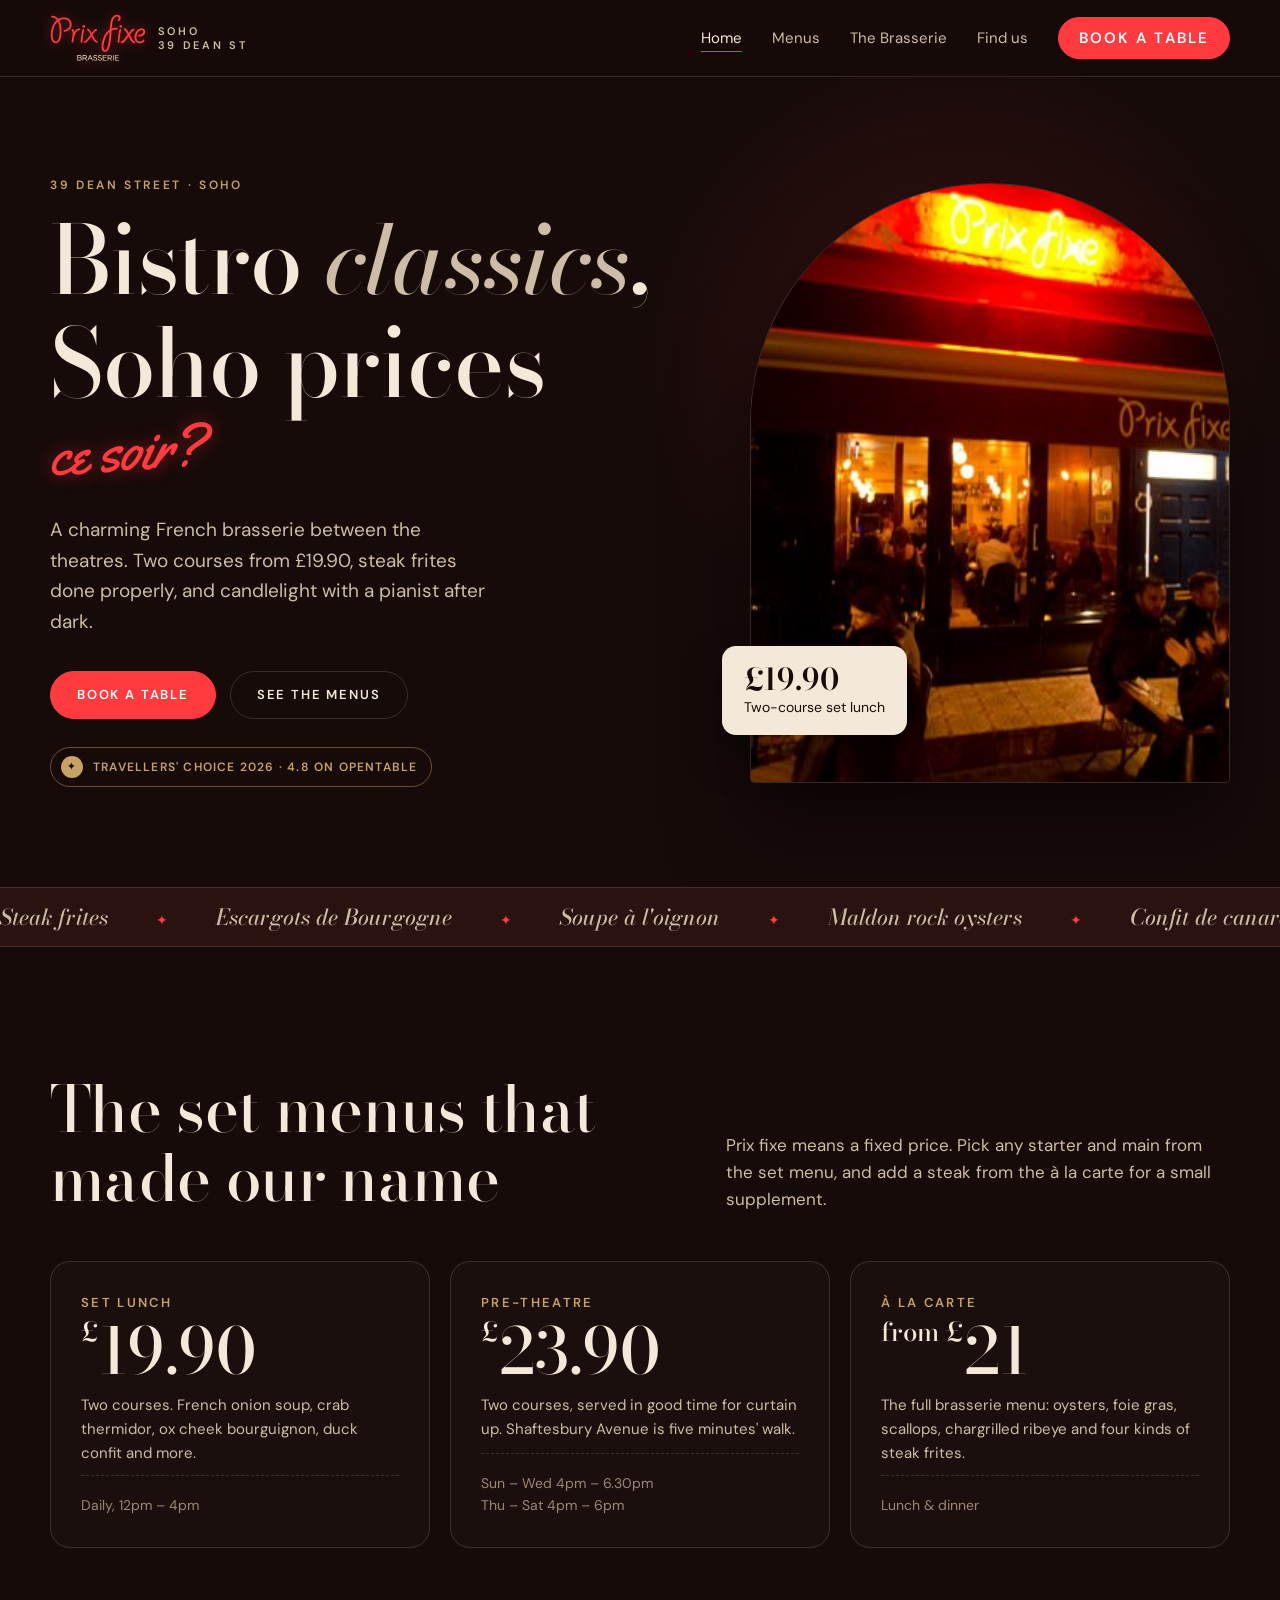
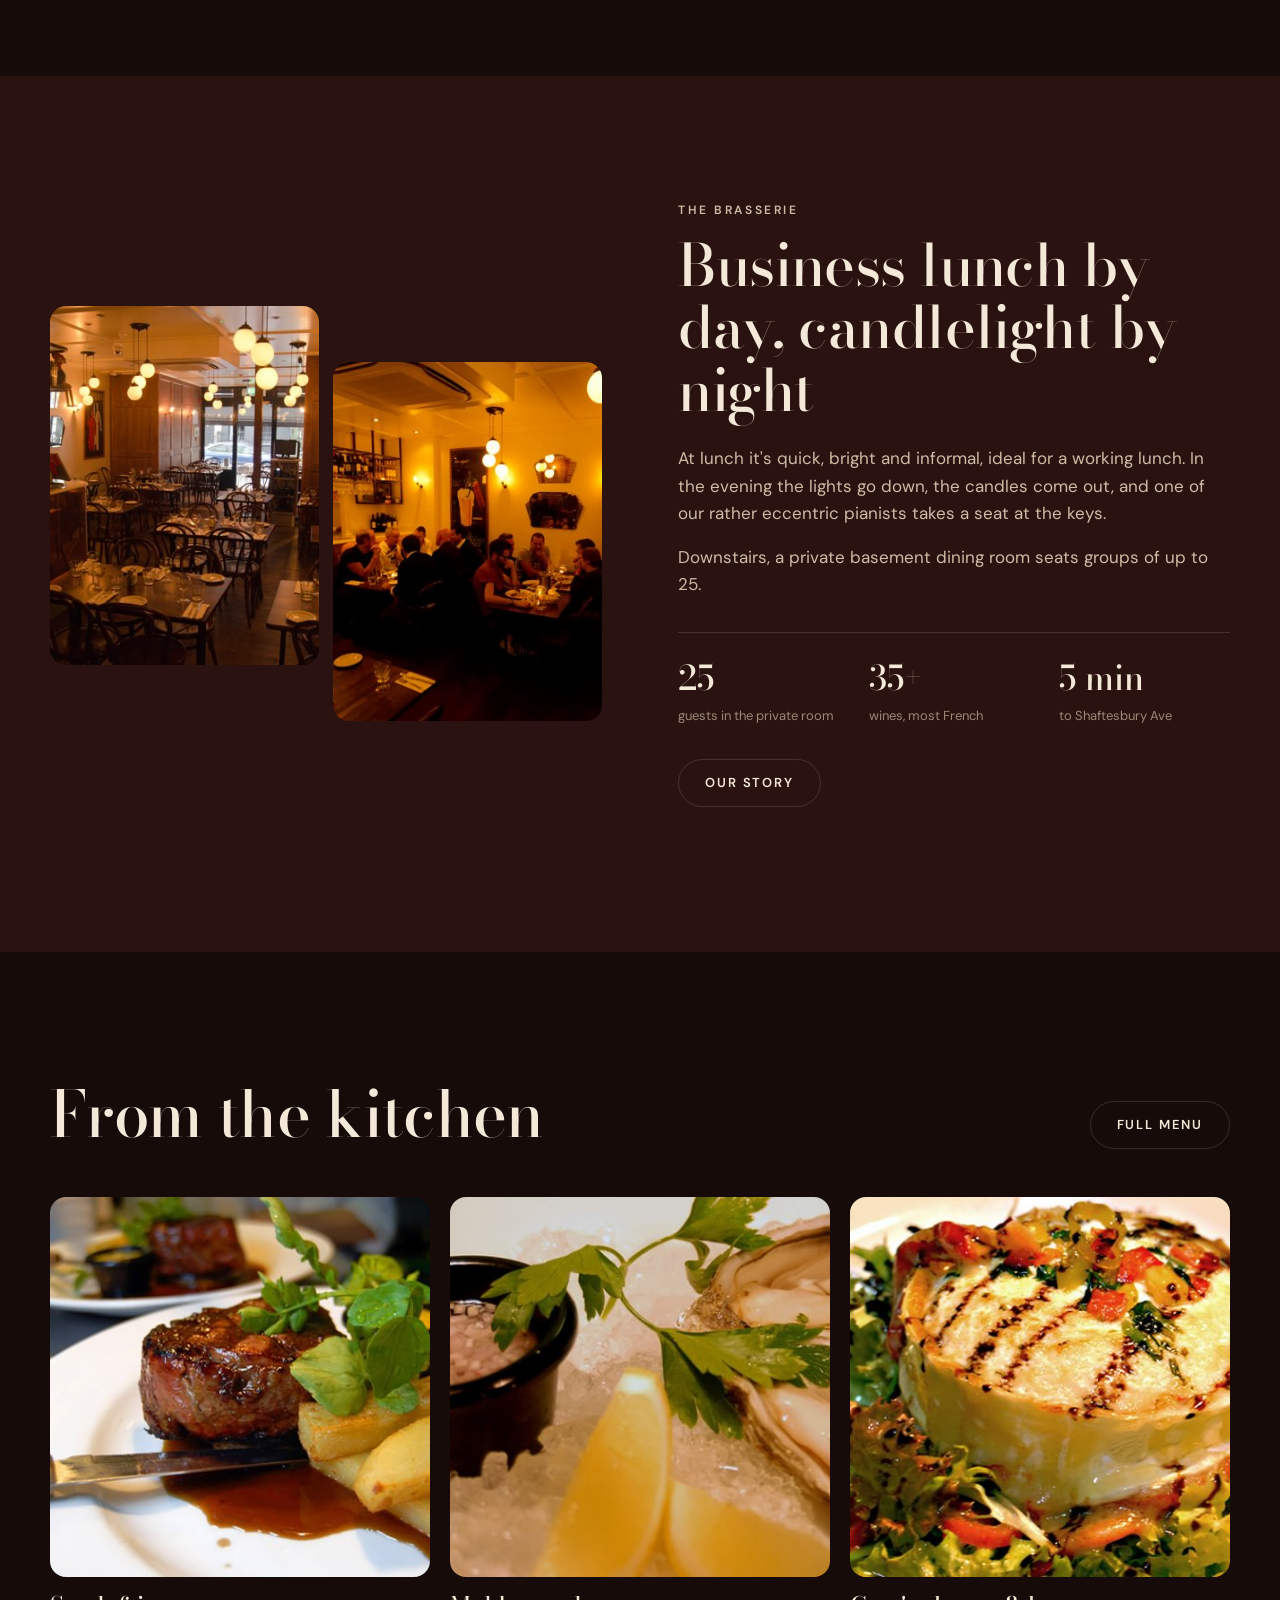
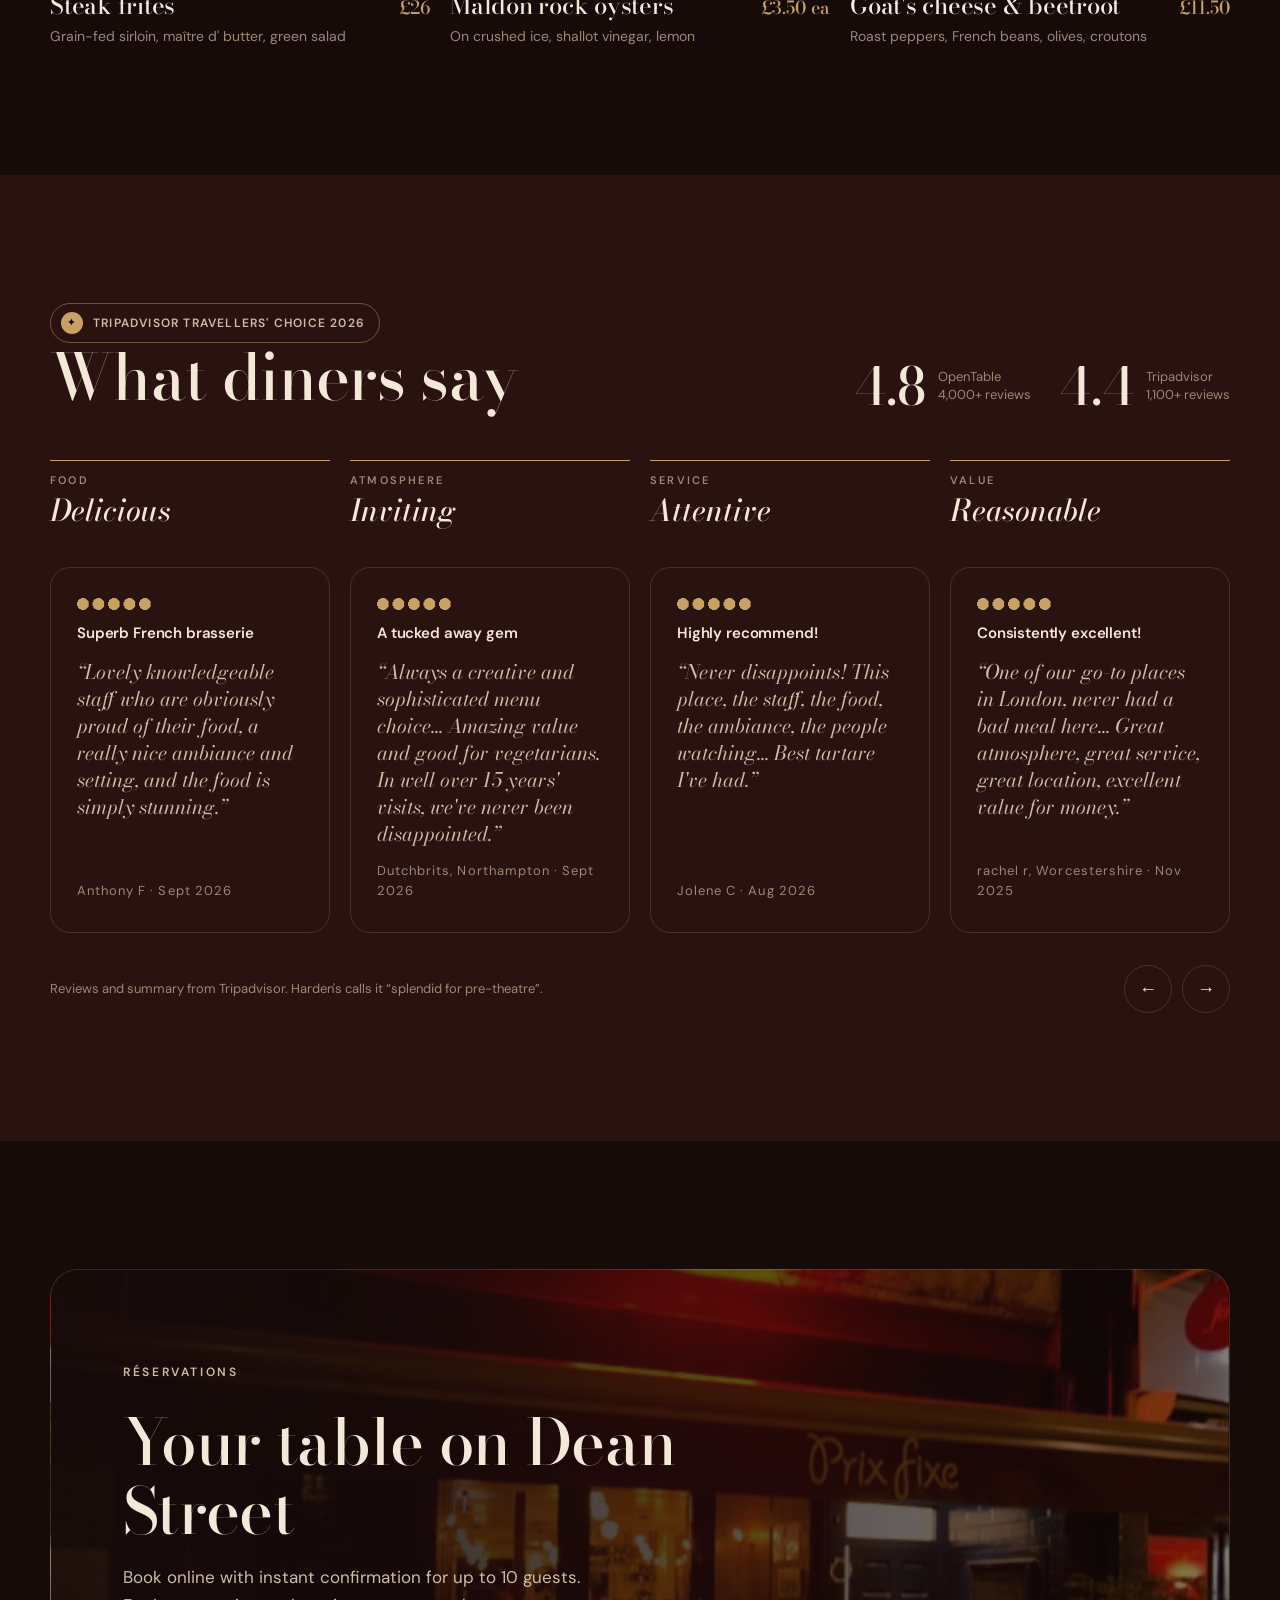
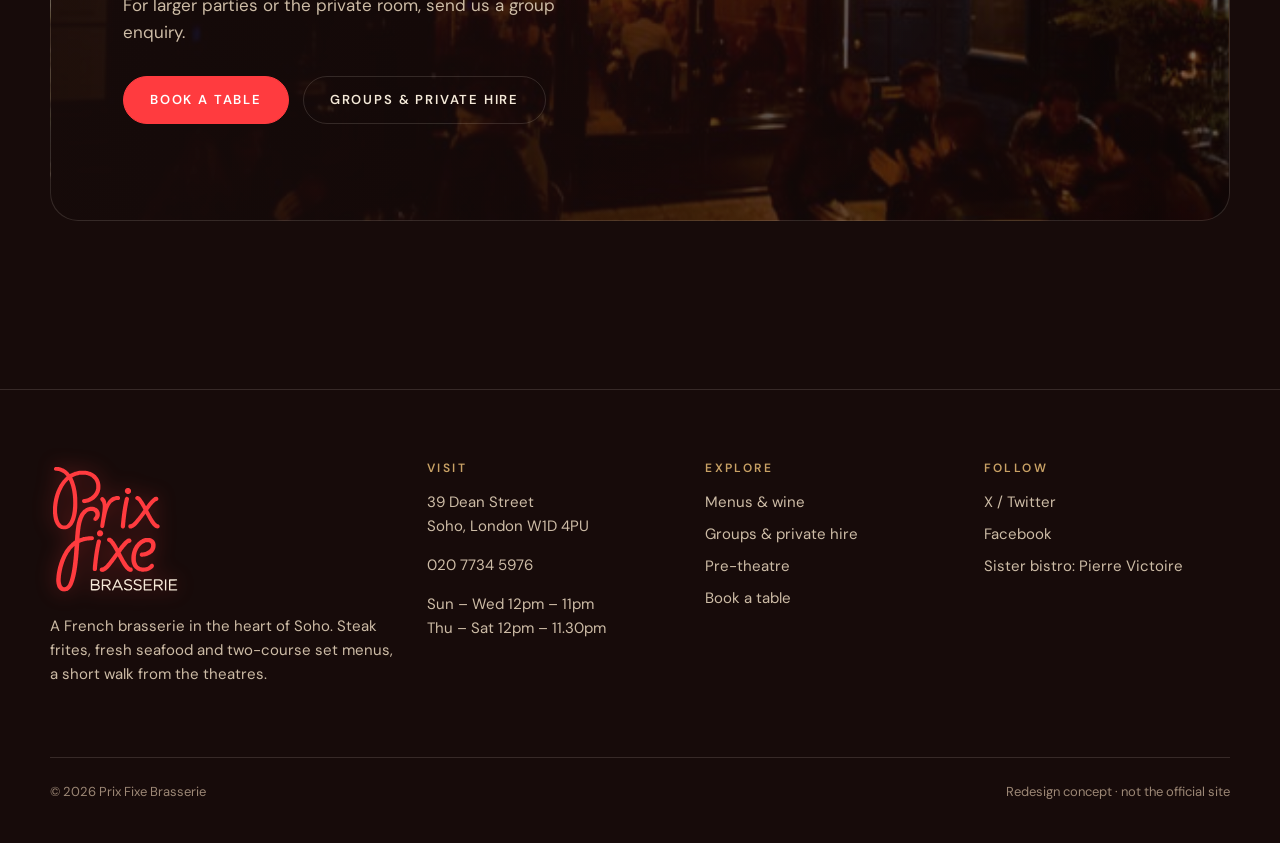
==== index.html @ fa32576b "Rebuild logo from original artwork in horizontal and stacked layouts Horizontal version is a direct " ====
<!doctype html>
<html lang="en">
<head>
  <meta charset="utf-8">
  <meta name="viewport" content="width=device-width, initial-scale=1">
  <title>Prix Fixe Brasserie · French restaurant in Soho</title>
  <meta name="description" content="Prix Fixe Brasserie, 39 Dean Street, Soho. Contemporary French cooking, steak frites, seafood and great-value set menus near the West End theatres.">
  <meta name="theme-color" content="#170b0a">
  <link rel="icon" href="assets/logo/prix-fixe-stacked-red.svg" type="image/svg+xml">
  <link rel="apple-touch-icon" href="assets/logo/prix-fixe-stacked-red-on-white.png">
  <link rel="preconnect" href="https://fonts.googleapis.com">
  <link rel="preconnect" href="https://fonts.gstatic.com" crossorigin>
  <link href="https://fonts.googleapis.com/css2?family=Bodoni+Moda:ital,opsz,wght@0,6..96,400..700;1,6..96,400..700&family=DM+Sans:wght@400;500;600&family=Yellowtail&display=swap" rel="stylesheet">
  <link rel="stylesheet" href="assets/css/style.css">
</head>
<body>
  <a class="skip" href="#main">Skip to content</a>
  <header class="site-header">
    <div class="wrap">
      <a class="brand" href="index.html" aria-label="Prix Fixe Brasserie, home">
        <img src="assets/logo/prix-fixe-horizontal-neon.svg" alt="" width="96" height="48">
        <span>Soho<br>39 Dean St</span>
      </a>
      <button class="nav-toggle" aria-label="Menu" aria-expanded="false" aria-controls="nav"><span></span><span></span><span></span></button>
      <nav class="nav" id="nav" aria-label="Main">
        <a href="index.html" aria-current="page">Home</a>
        <a href="menu.html">Menus</a>
        <a href="about.html">The Brasserie</a>
        <a href="contact.html">Find us</a>
        <a class="btn" href="reservation.html">Book a table</a>
      </nav>
    </div>
  </header>
  <main id="main">

    <section class="hero">
      <div class="wrap">
        <div>
          <p class="eyebrow">39 Dean Street · Soho</p>
          <h1>Bistro <em>classics</em>, Soho prices<span class="script">ce soir?</span></h1>
          <p class="lede">A charming French brasserie between the theatres. Two courses from £19.90, steak frites done properly, and candlelight with a pianist after dark.</p>
          <div class="actions">
            <a class="btn" href="reservation.html">Book a table</a>
            <a class="btn btn--ghost" href="menu.html">See the menus</a>
          </div>
          <p class="award award--hero"><span class="award-mark" aria-hidden="true">✦</span>Travellers' Choice 2026 · 4.8 on OpenTable</p>
        </div>
        <div class="arch-wrap">
          <div class="arch"><img src="assets/img/exterior-night.jpg" alt="Prix Fixe's red neon sign and busy terrace on Dean Street at night" width="600" height="400"></div>
          <div class="arch-badge"><strong>£19.90</strong>Two-course set lunch</div>
        </div>
      </div>
    </section>

    <div class="ticker" aria-hidden="true">
      <div class="ticker-track">
        <span>Steak frites</span><span>Escargots de Bourgogne</span><span>Soupe à l'oignon</span><span>Maldon rock oysters</span><span>Confit de canard</span><span>Tarte Tatin</span><span>Mousse au chocolat</span><span>Kir royale</span>
        <span>Steak frites</span><span>Escargots de Bourgogne</span><span>Soupe à l'oignon</span><span>Maldon rock oysters</span><span>Confit de canard</span><span>Tarte Tatin</span><span>Mousse au chocolat</span><span>Kir royale</span>
      </div>
    </div>

    <section class="section">
      <div class="wrap">
        <div class="section-head reveal">
          <h2>The set menus that made our name</h2>
          <p>Prix fixe means a fixed price. Pick any starter and main from the set menu, and add a steak from the à la carte for a small supplement.</p>
        </div>
        <div class="offers">
          <article class="offer reveal">
            <h3>Set lunch</h3>
            <div class="price"><small>£</small>19.90</div>
            <p>Two courses. French onion soup, crab thermidor, ox cheek bourguignon, duck confit and more.</p>
            <div class="when">Daily, 12pm – 4pm</div>
          </article>
          <article class="offer reveal">
            <h3>Pre-theatre</h3>
            <div class="price"><small>£</small>23.90</div>
            <p>Two courses, served in good time for curtain up. Shaftesbury Avenue is five minutes' walk.</p>
            <div class="when">Sun – Wed 4pm – 6.30pm<br>Thu – Sat 4pm – 6pm</div>
          </article>
          <article class="offer reveal">
            <h3>À la carte</h3>
            <div class="price"><small>from £</small>21</div>
            <p>The full brasserie menu: oysters, foie gras, scallops, chargrilled ribeye and four kinds of steak frites.</p>
            <div class="when">Lunch &amp; dinner</div>
          </article>
        </div>
      </div>
    </section>

    <section class="section section--wine">
      <div class="wrap split">
        <div class="split-media reveal">
          <img src="assets/img/dining-room.jpg" alt="The dining room with globe lights, bentwood chairs and exposed brick" width="600" height="400" loading="lazy">
          <img src="assets/img/evening-service.jpg" alt="A full dining room during evening service" width="600" height="400" loading="lazy">
        </div>
        <div class="reveal">
          <p class="eyebrow">The brasserie</p>
          <h2>Business lunch by day, candlelight by night</h2>
          <p>At lunch it's quick, bright and informal, ideal for a working lunch. In the evening the lights go down, the candles come out, and one of our rather eccentric pianists takes a seat at the keys.</p>
          <p>Downstairs, a private basement dining room seats groups of up to 25.</p>
          <div class="facts">
            <div><strong>25</strong><span>guests in the private room</span></div>
            <div><strong>35+</strong><span>wines, most French</span></div>
            <div><strong>5 min</strong><span>to Shaftesbury Ave</span></div>
          </div>
          <p style="margin-top:30px"><a class="btn btn--ghost" href="about.html">Our story</a></p>
        </div>
      </div>
    </section>

    <section class="section">
      <div class="wrap">
        <div class="section-head reveal">
          <h2>From the kitchen</h2>
          <p><a class="btn btn--ghost" href="menu.html">Full menu</a></p>
        </div>
        <div class="dishes">
          <div class="dish reveal"><figure>
            <img src="assets/img/steak-frites.jpg" alt="Chargrilled steak with frites and watercress" width="600" height="400" loading="lazy">
            <figcaption><div><h3>Steak frites</h3><small>Grain-fed sirloin, maître d' butter, green salad</small></div><span class="p">£26</span></figcaption>
          </figure></div>
          <div class="dish reveal"><figure>
            <img src="assets/img/oysters.jpg" alt="Rock oysters on crushed ice with shallot vinegar and lemon" width="600" height="400" loading="lazy">
            <figcaption><div><h3>Maldon rock oysters</h3><small>On crushed ice, shallot vinegar, lemon</small></div><span class="p">£3.50 ea</span></figcaption>
          </figure></div>
          <div class="dish reveal"><figure>
            <img src="assets/img/goats-cheese.jpg" alt="Goat's cheese salad with frisée and roasted peppers" width="600" height="400" loading="lazy">
            <figcaption><div><h3>Goat's cheese &amp; beetroot</h3><small>Roast peppers, French beans, olives, croutons</small></div><span class="p">£11.50</span></figcaption>
          </figure></div>
        </div>
      </div>
    </section>

    <section class="section section--wine">
      <div class="wrap">
        <div class="section-head reveal">
          <div>
            <p class="award"><span class="award-mark" aria-hidden="true">✦</span>Tripadvisor Travellers' Choice 2026</p>
            <h2>What diners say</h2>
          </div>
          <div class="scores">
            <div><strong>4.8</strong><span>OpenTable<br>4,000+ reviews</span></div>
            <div><strong>4.4</strong><span>Tripadvisor<br>1,100+ reviews</span></div>
          </div>
        </div>
        <dl class="traits reveal" aria-label="Tripadvisor review summary">
          <div><dt>Food</dt><dd>Delicious</dd></div>
          <div><dt>Atmosphere</dt><dd>Inviting</dd></div>
          <div><dt>Service</dt><dd>Attentive</dd></div>
          <div><dt>Value</dt><dd>Reasonable</dd></div>
        </dl>
        <div class="reviews reveal" tabindex="0" aria-label="Diner reviews, scroll sideways for more">
          <figure class="review">
            <span class="dots" role="img" aria-label="5 out of 5 on Tripadvisor"></span>
            <h3>Superb French brasserie</h3>
            <blockquote>“Lovely knowledgeable staff who are obviously proud of their food, a really nice ambiance and setting, and the food is simply stunning.”</blockquote>
            <figcaption>Anthony F · Sept 2026</figcaption>
          </figure>
          <figure class="review">
            <span class="dots" role="img" aria-label="5 out of 5 on Tripadvisor"></span>
            <h3>A tucked away gem</h3>
            <blockquote>“Always a creative and sophisticated menu choice… Amazing value and good for vegetarians. In well over 15 years' visits, we've never been disappointed.”</blockquote>
            <figcaption>Dutchbrits, Northampton · Sept 2026</figcaption>
          </figure>
          <figure class="review">
            <span class="dots" role="img" aria-label="5 out of 5 on Tripadvisor"></span>
            <h3>Highly recommend!</h3>
            <blockquote>“Never disappoints! This place, the staff, the food, the ambiance, the people watching… Best tartare I've had.”</blockquote>
            <figcaption>Jolene C · Aug 2026</figcaption>
          </figure>
          <figure class="review">
            <span class="dots" role="img" aria-label="5 out of 5 on Tripadvisor"></span>
            <h3>Consistently excellent!</h3>
            <blockquote>“One of our go-to places in London, never had a bad meal here… Great atmosphere, great service, great location, excellent value for money.”</blockquote>
            <figcaption>rachel r, Worcestershire · Nov 2025</figcaption>
          </figure>
          <figure class="review">
            <span class="dots" role="img" aria-label="5 out of 5 on Tripadvisor"></span>
            <h3>What a wonderful surprise!</h3>
            <blockquote>“Eclectic menu, all dishes at a great price… steak tartare and oysters, perfectly seasoned, it was wonderful. Service was great too.”</blockquote>
            <figcaption>Foodmad20, Cromer · Jul 2026</figcaption>
          </figure>
          <figure class="review">
            <span class="dots" role="img" aria-label="5 out of 5 on Tripadvisor"></span>
            <h3>Great brasserie</h3>
            <blockquote>“Food was great &amp; staff helpful. The manager even came out after we left to say thanks and shake my husband's hand.”</blockquote>
            <figcaption>Sue R · Jun 2026</figcaption>
          </figure>
          <figure class="review">
            <span class="dots" role="img" aria-label="5 out of 5 on Tripadvisor"></span>
            <h3>Service and food are perfect</h3>
            <blockquote>“The food and service are the best I had in England… Had the steak tartare and was an absolute délice!”</blockquote>
            <figcaption>em · Jun 2026</figcaption>
          </figure>
        </div>
        <div class="review-foot"><p class="review-src">Reviews and summary from Tripadvisor. Harden's calls it “splendid for pre-theatre”.</p><div class="review-nav"><button type="button" class="rv-prev" aria-label="Previous reviews">←</button><button type="button" class="rv-next" aria-label="Next reviews">→</button></div></div>
      </div>
    </section>

    <section class="section">
      <div class="wrap">
        <div class="cta reveal">
          <p class="eyebrow">Réservations</p>
          <h2>Your table on Dean Street</h2>
          <p>Book online with instant confirmation for up to 10 guests. For larger parties or the private room, send us a group enquiry.</p>
          <div style="display:flex;gap:14px;flex-wrap:wrap">
            <a class="btn" href="reservation.html">Book a table</a>
            <a class="btn btn--ghost" href="about.html#groups">Groups &amp; private hire</a>
          </div>
        </div>
      </div>
    </section>
  </main>
  <footer class="site-footer">
    <div class="wrap">
      <div class="footer-grid">
        <div>
          <img class="footer-logo" src="assets/logo/prix-fixe-stacked-neon.svg" alt="Prix Fixe Brasserie" width="130" height="132">
          <p>A French brasserie in the heart of Soho. Steak frites, fresh seafood and two-course set menus, a short walk from the theatres.</p>
        </div>
        <div>
          <h4>Visit</h4>
          <p>39 Dean Street<br>Soho, London W1D 4PU</p>
          <p><a href="tel:+442077345976">020 7734 5976</a></p>
          <p>Sun – Wed 12pm – 11pm<br>Thu – Sat 12pm – 11.30pm</p>
        </div>
        <div>
          <h4>Explore</h4>
          <ul>
            <li><a href="menu.html">Menus &amp; wine</a></li>
            <li><a href="about.html#groups">Groups &amp; private hire</a></li>
            <li><a href="menu.html#set">Pre-theatre</a></li>
            <li><a href="reservation.html">Book a table</a></li>
          </ul>
        </div>
        <div>
          <h4>Follow</h4>
          <ul>
            <li><a href="https://twitter.com/prixfixelondon" rel="noopener">X / Twitter</a></li>
            <li><a href="https://www.facebook.com/pages/Prix-Fixe-Brasserie/104739946242835" rel="noopener">Facebook</a></li>
            <li><a href="http://www.pierrevictoire.com/" rel="noopener">Sister bistro: Pierre Victoire</a></li>
          </ul>
        </div>
      </div>
      <div class="footer-base">
        <span>© <span id="year">2026</span> Prix Fixe Brasserie</span>
        <span>Redesign concept · not the official site</span>
      </div>
    </div>
  </footer>
  <script src="assets/js/main.js"></script>
</body>
</html>
---- assets/css/style.css ----
/* Prix Fixe Brasserie — redesign concept */

:root {
  --ink: #170b0a;
  --wine: #2a1210;
  --wine-2: #3a1916;
  --cream: #f4e9d8;
  --cream-dim: #cdbca6;
  --muted: #9c8775;
  --neon: #ff3b3f;
  --neon-soft: #ff6b6e;
  --brass: #c8a165;
  --line: rgba(244, 233, 216, 0.14);

  --serif: "Bodoni Moda", "Didot", Georgia, serif;
  --sans: "DM Sans", system-ui, -apple-system, sans-serif;
  --script: "Yellowtail", cursive;

  --wrap: 1180px;
  --gutter: clamp(16px, 4vw, 40px);
}

*, *::before, *::after { box-sizing: border-box; }
html { scroll-behavior: smooth; }
body {
  margin: 0;
  background: var(--ink);
  color: var(--cream);
  font: 400 17px/1.6 var(--sans);
  -webkit-font-smoothing: antialiased;
}
img { display: block; max-width: 100%; height: auto; }
a { color: inherit; }
h1, h2, h3 { font-family: var(--serif); font-weight: 500; line-height: 1.08; margin: 0; letter-spacing: -0.01em; }
p { margin: 0 0 1em; }

.wrap { width: min(100% - 2 * var(--gutter), var(--wrap)); margin-inline: auto; }
.eyebrow {
  font: 600 12px/1 var(--sans);
  letter-spacing: 0.22em;
  text-transform: uppercase;
  color: var(--brass);
  margin: 0 0 18px;
}
.script { font-family: var(--script); color: var(--neon); text-shadow: 0 0 18px rgba(255, 59, 63, 0.45); font-weight: 400; }
.skip { position: absolute; left: -999px; }
.skip:focus { left: 16px; top: 16px; z-index: 100; background: var(--cream); color: var(--ink); padding: 8px 14px; }
:focus-visible { outline: 2px solid var(--brass); outline-offset: 3px; }

/* ---------- Buttons ---------- */
.btn {
  display: inline-flex; align-items: center; justify-content: center; gap: 10px;
  min-height: 48px; padding: 0 26px;
  font: 600 13px/1 var(--sans); letter-spacing: 0.14em; text-transform: uppercase;
  text-decoration: none; border: 1px solid var(--neon); border-radius: 999px;
  background: var(--neon); color: #fff; cursor: pointer;
  transition: background .2s, color .2s, box-shadow .2s;
}
.btn:hover { box-shadow: 0 0 0 4px rgba(255, 59, 63, 0.2), 0 0 28px rgba(255, 59, 63, 0.4); }
.btn--ghost { background: transparent; color: var(--cream); border-color: var(--line); }
.btn--ghost:hover { border-color: var(--cream); box-shadow: none; }

/* ---------- Header ---------- */
.site-header {
  position: sticky; top: 0; z-index: 50;
  background: rgba(23, 11, 10, 0.88);
  backdrop-filter: blur(10px);
  border-bottom: 1px solid var(--line);
}
.site-header .wrap { display: flex; align-items: center; justify-content: space-between; height: 76px; gap: 24px; }
.brand { display: flex; align-items: center; gap: 12px; text-decoration: none; }
.brand img { width: auto; height: 48px; filter: drop-shadow(0 0 6px rgba(255, 59, 63, .45)); }
.brand span { font: 600 11px/1.3 var(--sans); letter-spacing: .24em; text-transform: uppercase; color: var(--cream-dim); }
.nav { display: flex; align-items: center; gap: 30px; }
.nav a { text-decoration: none; font-size: 15px; color: var(--cream-dim); transition: color .2s; }
.nav a:hover, .nav a[aria-current="page"] { color: var(--cream); }
.nav a[aria-current="page"] { text-decoration: underline; text-decoration-color: var(--neon); text-underline-offset: 8px; }
.nav .btn { min-height: 42px; padding: 0 20px; color: #fff; }
.nav-toggle { display: none; background: none; border: 0; color: var(--cream); width: 44px; height: 44px; cursor: pointer; }
.nav-toggle span { display: block; width: 24px; height: 2px; background: currentColor; margin: 5px auto; transition: transform .25s, opacity .25s; }

@media (max-width: 860px) {
  .nav-toggle { display: block; }
  .nav {
    position: fixed; inset: 76px 0 0; flex-direction: column; justify-content: center; gap: 28px;
    background: var(--ink); opacity: 0; visibility: hidden; transition: opacity .25s, visibility .25s;
  }
  .nav a { font: 500 30px/1 var(--serif); }
  .nav .btn { font: 600 13px/1 var(--sans); min-height: 52px; padding: 0 32px; }
  .nav-open .nav { opacity: 1; visibility: visible; }
  .nav-open .nav-toggle span:nth-child(1) { transform: translateY(7px) rotate(45deg); }
  .nav-open .nav-toggle span:nth-child(2) { opacity: 0; }
  .nav-open .nav-toggle span:nth-child(3) { transform: translateY(-7px) rotate(-45deg); }
  .nav-open { overflow: hidden; }
}

/* ---------- Hero ---------- */
.hero { padding: clamp(48px, 8vw, 110px) 0 clamp(56px, 8vw, 100px); position: relative; overflow: hidden; }
.hero::before {
  content: ""; position: absolute; inset: -20% -10% auto auto; width: 70vw; height: 70vw;
  background: radial-gradient(closest-side, rgba(255, 59, 63, .16), transparent 70%);
  pointer-events: none;
}
.hero .wrap { display: grid; grid-template-columns: 1.1fr 0.9fr; gap: clamp(32px, 6vw, 80px); align-items: center; position: relative; }
.hero h1 { font-size: clamp(46px, 7.4vw, 104px); }
.hero h1 em { font-style: italic; color: var(--cream-dim); }
.hero h1 .script { display: block; font-size: 0.62em; margin-top: 10px; transform: rotate(-4deg); transform-origin: left; }
.hero .lede { font-size: 19px; color: var(--cream-dim); max-width: 34ch; margin: 28px 0 34px; }
.hero .actions { display: flex; flex-wrap: wrap; gap: 14px; }
.arch {
  position: relative; border-radius: 999px 999px 18px 18px; overflow: hidden;
  border: 1px solid var(--line); aspect-ratio: 4 / 5; max-width: 480px; justify-self: end; width: 100%;
  box-shadow: 0 40px 80px rgba(0, 0, 0, .5);
}
.arch img { width: 100%; height: 100%; object-fit: cover; }
.arch-badge {
  position: absolute; left: -28px; bottom: 48px; background: var(--cream); color: var(--ink);
  padding: 18px 22px; border-radius: 14px; font-size: 14px; line-height: 1.35; box-shadow: 0 20px 40px rgba(0,0,0,.35);
}
.arch-wrap { position: relative; justify-self: end; width: 100%; max-width: 480px; }
.arch-badge strong { display: block; font: 600 30px/1 var(--serif); margin-bottom: 4px; }
@media (max-width: 860px) {
  .hero .wrap { grid-template-columns: 1fr; }
  .arch-wrap { justify-self: center; max-width: 420px; }
  .arch-badge { left: 12px; bottom: 20px; }
}

/* ---------- Ticker ---------- */
.ticker { border-block: 1px solid var(--line); overflow: hidden; background: var(--wine); }
.ticker-track { display: flex; gap: 48px; width: max-content; padding: 18px 0; animation: tick 40s linear infinite; }
.ticker span { font: italic 500 22px/1 var(--serif); color: var(--cream-dim); white-space: nowrap; }
.ticker span::after { content: "✦"; color: var(--neon); margin-left: 48px; font-style: normal; font-size: 14px; vertical-align: middle; }
@keyframes tick { to { transform: translateX(-50%); } }
@media (prefers-reduced-motion: reduce) { .ticker-track { animation: none; } }

/* ---------- Sections ---------- */
.section { padding: clamp(72px, 10vw, 130px) 0; }
.section--wine { background: var(--wine); }
.section-head { display: flex; justify-content: space-between; align-items: end; gap: 24px; margin-bottom: 48px; flex-wrap: wrap; }
.section-head h2 { font-size: clamp(36px, 5vw, 64px); max-width: 16ch; }
.section-head p { max-width: 42ch; color: var(--cream-dim); margin: 0; }

/* Set menu cards */
.offers { display: grid; grid-template-columns: repeat(3, 1fr); gap: 20px; }
.offer {
  border: 1px solid var(--line); border-radius: 20px; padding: 34px 30px 30px;
  display: flex; flex-direction: column; gap: 10px; background: rgba(255,255,255,.02);
  transition: border-color .2s, transform .2s;
}
.offer:hover { border-color: rgba(255, 59, 63, .5); transform: translateY(-3px); }
.offer .price { font: 500 64px/1 var(--serif); }
.offer .price small { font-size: 26px; vertical-align: top; margin-right: 2px; }
.offer h3 { font: 600 13px/1 var(--sans); letter-spacing: .18em; text-transform: uppercase; color: var(--brass); }
.offer p { color: var(--cream-dim); font-size: 15px; margin: 0; }
.offer .when { margin-top: auto; padding-top: 18px; border-top: 1px dashed var(--line); font-size: 14px; color: var(--muted); }
@media (max-width: 900px) { .offers { grid-template-columns: 1fr; } }

/* Split feature */
.split { display: grid; grid-template-columns: 1fr 1fr; gap: clamp(32px, 6vw, 90px); align-items: center; }
.split--flip .split-media { order: 2; }
.split h2 { font-size: clamp(36px, 4.6vw, 58px); margin-bottom: 24px; }
.split p { color: var(--cream-dim); }
.split-media { display: grid; grid-template-columns: 1fr 1fr; gap: 14px; }
.split-media img { border-radius: 16px; aspect-ratio: 3 / 4; object-fit: cover; width: 100%; }
.split-media img:nth-child(2) { margin-top: 56px; }
.split-media--single { grid-template-columns: 1fr; }
.split-media--single img { aspect-ratio: 3 / 2; margin: 0 !important; }
@media (max-width: 860px) { .split { grid-template-columns: 1fr; } .split--flip .split-media { order: 0; } }

.facts { display: grid; grid-template-columns: repeat(3, 1fr); gap: 20px; margin-top: 34px; padding-top: 28px; border-top: 1px solid var(--line); }
.facts strong { display: block; font: 500 34px/1 var(--serif); color: var(--cream); margin-bottom: 6px; }
.facts span { font-size: 13px; color: var(--muted); }

/* Dish strip */
.dishes { display: grid; grid-template-columns: repeat(3, 1fr); gap: 20px; }
.dish figure { margin: 0; }
.dish img { border-radius: 16px; aspect-ratio: 1; object-fit: cover; width: 100%; }
.dish figcaption { display: flex; justify-content: space-between; gap: 12px; margin-top: 16px; align-items: baseline; }
.dish h3 { font-size: 24px; }
.dish .p { font: 500 18px/1 var(--serif); color: var(--brass); white-space: nowrap; }
.dish small { display: block; color: var(--muted); font-size: 14px; margin-top: 6px; }
@media (max-width: 800px) { .dishes { grid-template-columns: 1fr; } }

/* Quote */
.quote { text-align: center; }
.quote blockquote { margin: 0 auto; max-width: 22ch; font: italic 400 clamp(32px, 4.6vw, 56px)/1.15 var(--serif); }
.quote p { margin-top: 26px; color: var(--muted); font-size: 14px; letter-spacing: .14em; text-transform: uppercase; }

/* Reviews */
.scores { display: flex; gap: 28px; }
.scores div { display: flex; align-items: center; gap: 12px; }
.scores strong { font: 500 52px/1 var(--serif); color: var(--cream); }
.scores span { font-size: 13px; line-height: 1.4; color: var(--muted); }
.traits { display: grid; grid-template-columns: repeat(4, 1fr); gap: 20px; margin: 0 0 40px; }
.traits div { border-top: 1px solid var(--brass); padding-top: 14px; }
.traits dt { font: 600 11px/1 var(--sans); letter-spacing: .2em; text-transform: uppercase; color: var(--muted); margin-bottom: 8px; }
.traits dd { margin: 0; font: italic 500 30px/1.1 var(--serif); color: var(--cream); }
@media (max-width: 760px) { .traits { grid-template-columns: 1fr 1fr; } .traits dd { font-size: 24px; } }
.reviews { display: grid; grid-auto-flow: column; grid-auto-columns: calc((100% - 60px) / 4); gap: 20px; overflow-x: auto; scroll-snap-type: x mandatory; scrollbar-width: none; padding-bottom: 4px; }
.reviews::-webkit-scrollbar { display: none; }
.review { scroll-snap-align: start; }
.review { margin: 0; padding: 30px 26px; border: 1px solid var(--line); border-radius: 20px; display: flex; flex-direction: column; gap: 22px; }
.review { gap: 14px; }
.review .dots { display: flex; gap: 5px; }
.review .dots::before { content: ""; width: 74px; height: 12px; background: radial-gradient(circle 6px at 6px 6px, var(--brass) 98%, transparent) 0 0 / 15.5px 12px repeat-x; }
.review h3 { font: 600 15px/1.3 var(--sans); }
.review blockquote { margin: 0; font: italic 400 20px/1.35 var(--serif); flex: 1; color: var(--cream-dim); }
.review-foot { display: flex; justify-content: space-between; align-items: center; gap: 16px; margin-top: 28px; }
.review-nav { display: flex; gap: 10px; }
.review-nav button { width: 48px; height: 48px; border-radius: 50%; border: 1px solid var(--line); background: none; color: var(--cream); font-size: 18px; cursor: pointer; }
.review-nav button:hover { border-color: var(--cream); }
.review-src { margin: 0; font-size: 13px; color: var(--muted); }
.award { display: inline-flex; align-items: center; gap: 10px; margin: 0 0 18px; padding: 8px 14px 8px 10px; border: 1px solid rgba(200,161,101,.45); border-radius: 999px; font: 600 12px/1 var(--sans); letter-spacing: .1em; text-transform: uppercase; color: var(--brass); }
.award-mark { display: grid; place-items: center; width: 22px; height: 22px; border-radius: 50%; background: var(--brass); color: var(--ink); font-size: 11px; }
.award--hero { margin: 28px 0 0; }
.page-head .award { margin: 22px 0 0; }
.review figcaption { font-size: 13px; letter-spacing: .08em; color: var(--muted); }
@media (max-width: 1000px) { .reviews { grid-auto-columns: calc((100% - 20px) / 2); } }
@media (max-width: 560px) { .reviews { grid-auto-columns: 86%; } .scores strong { font-size: 40px; } }

/* CTA band */
.cta {
  position: relative; border-radius: 28px; overflow: hidden; padding: clamp(48px, 8vw, 96px) clamp(24px, 6vw, 72px);
  background: linear-gradient(90deg, rgba(23,11,10,.95), rgba(23,11,10,.55)), url("../img/exterior-night.jpg") center / cover;
  border: 1px solid var(--line);
}
.cta h2 { font-size: clamp(36px, 5vw, 64px); max-width: 14ch; margin-bottom: 18px; }
.cta p { max-width: 40ch; color: var(--cream-dim); margin-bottom: 30px; }

/* ---------- Page header ---------- */
.page-head { padding: clamp(56px, 9vw, 110px) 0 clamp(36px, 5vw, 60px); border-bottom: 1px solid var(--line); }
.page-head h1 { font-size: clamp(48px, 8vw, 110px); }
.page-head h1 .script { font-size: .6em; margin-left: .2em; }
.page-head p { color: var(--cream-dim); max-width: 52ch; margin-top: 22px; font-size: 18px; }

/* ---------- Menu page ---------- */
.tabs { display: flex; gap: 8px; flex-wrap: wrap; position: sticky; top: 76px; z-index: 10; background: var(--ink); padding: 18px 0; border-bottom: 1px solid var(--line); }
.tabs a {
  text-decoration: none; padding: 10px 18px; border: 1px solid var(--line); border-radius: 999px; font-size: 14px; color: var(--cream-dim);
}
.tabs a.is-active, .tabs a:hover { color: var(--ink); background: var(--cream); border-color: var(--cream); }
.menu-block { padding: 64px 0 24px; scroll-margin-top: 150px; }
.menu-block > header { display: flex; justify-content: space-between; align-items: end; gap: 20px; flex-wrap: wrap; margin-bottom: 36px; }
.menu-block > header h2 { font-size: clamp(36px, 5vw, 60px); }
.menu-block > header p { color: var(--cream-dim); margin: 0; max-width: 46ch; }
.set-prices { display: flex; gap: 14px; flex-wrap: wrap; margin-bottom: 40px; }
.set-prices div { border: 1px solid var(--line); border-radius: 14px; padding: 16px 22px; min-width: 220px; }
.set-prices strong { display: block; font: 500 34px/1 var(--serif); }
.set-prices span { font-size: 14px; color: var(--muted); }
.course { margin-bottom: 44px; }
.course h3 {
  font: 600 13px/1 var(--sans); letter-spacing: .2em; text-transform: uppercase; color: var(--brass);
  display: flex; align-items: center; gap: 16px; margin-bottom: 8px;
}
.course h3::after { content: ""; flex: 1; height: 1px; background: var(--line); }
.course h3 .note { letter-spacing: .04em; text-transform: none; color: var(--muted); font-weight: 400; }
.items { list-style: none; padding: 0; margin: 0; display: grid; grid-template-columns: 1fr 1fr; column-gap: 56px; }
.items li { display: grid; grid-template-columns: 1fr auto; gap: 4px 18px; padding: 18px 0; border-bottom: 1px solid var(--line); }
.items b { font: 500 21px/1.25 var(--serif); }
.items .price { font: 500 18px/1.3 var(--serif); color: var(--brass); text-align: right; }
.items small { grid-column: 1 / -1; color: var(--muted); font-size: 15px; line-height: 1.5; }
.tag--fav { color: var(--neon-soft); }
.tag { display: inline-block; font: 600 10px/1 var(--sans); letter-spacing: .12em; text-transform: uppercase; padding: 4px 7px; border-radius: 4px; border: 1px solid currentColor; color: #9fc58a; margin-left: 8px; vertical-align: middle; }
.items--simple li { grid-template-columns: 1fr; }
@media (max-width: 760px) { .items { grid-template-columns: 1fr; } }
.small-print { color: var(--muted); font-size: 14px; border-top: 1px solid var(--line); padding-top: 22px; margin-top: 10px; }
.wine-list .items li { grid-template-columns: 1fr auto; }
.wine-list .glass { font-size: 13px; color: var(--muted); font-family: var(--sans); display: block; }

/* ---------- About ---------- */
.gallery { display: grid; grid-template-columns: repeat(4, 1fr); grid-auto-rows: 220px; gap: 12px; }
.gallery img { width: 100%; height: 100%; object-fit: cover; border-radius: 12px; }
.gallery .tall { grid-row: span 2; }
.gallery .wide { grid-column: span 2; }
@media (max-width: 760px) { .gallery { grid-template-columns: 1fr 1fr; grid-auto-rows: 160px; } }

/* ---------- Contact & forms ---------- */
.contact-grid { display: grid; grid-template-columns: 1fr 1fr; gap: clamp(32px, 6vw, 80px); }
@media (max-width: 860px) { .contact-grid { grid-template-columns: 1fr; } }
.info-list { list-style: none; padding: 0; margin: 0; }
.info-list li { padding: 22px 0; border-bottom: 1px solid var(--line); display: grid; grid-template-columns: 140px 1fr; gap: 16px; }
.info-list .k { font: 600 12px/1.6 var(--sans); letter-spacing: .18em; text-transform: uppercase; color: var(--brass); }
.info-list a { text-decoration-color: var(--line); text-underline-offset: 4px; }
.info-list a:hover { text-decoration-color: var(--neon); }
@media (max-width: 520px) { .info-list li { grid-template-columns: 1fr; gap: 4px; } }
.map { border-radius: 20px; overflow: hidden; border: 1px solid var(--line); min-height: 420px; }
.map iframe { width: 100%; height: 100%; min-height: 420px; border: 0; filter: grayscale(1) invert(.92) contrast(.9); }

.form { display: grid; grid-template-columns: 1fr 1fr; gap: 18px; }
.form .full { grid-column: 1 / -1; }
.field label { display: block; font: 600 12px/1 var(--sans); letter-spacing: .16em; text-transform: uppercase; color: var(--cream-dim); margin-bottom: 10px; }
.field input, .field select, .field textarea {
  width: 100%; min-height: 52px; padding: 12px 16px; background: rgba(255,255,255,.03);
  border: 1px solid var(--line); border-radius: 12px; color: var(--cream); font: 400 16px/1.4 var(--sans);
  color-scheme: dark;
}
.field textarea { min-height: 110px; resize: vertical; }
.field input:focus, .field select:focus, .field textarea:focus { outline: none; border-color: var(--brass); }
.hint { font-size: 14px; color: var(--muted); margin: 0; }
@media (max-width: 560px) { .form { grid-template-columns: 1fr; } }
.party { display: flex; flex-wrap: wrap; gap: 8px; }
.party { position: relative; }
.party input { position: absolute; left: 0; top: 0; width: 1px; height: 1px; opacity: 0; pointer-events: none; }
.party label {
  margin: 0; min-width: 48px; height: 48px; display: grid; place-items: center; border: 1px solid var(--line);
  border-radius: 12px; cursor: pointer; font: 500 16px/1 var(--sans); letter-spacing: 0; text-transform: none; color: var(--cream);
}
.party input:checked + label { background: var(--cream); color: var(--ink); border-color: var(--cream); }
.party input:focus-visible + label { outline: 2px solid var(--brass); outline-offset: 2px; }
.card { border: 1px solid var(--line); border-radius: 22px; padding: clamp(24px, 4vw, 44px); background: rgba(255,255,255,.02); }
.confirm { display: none; text-align: center; padding: 40px 0; }
.confirm h3 { font-size: 40px; margin-bottom: 12px; }
.is-sent .form { display: none; }
.is-sent .confirm { display: block; }

/* ---------- Footer ---------- */
.site-footer { border-top: 1px solid var(--line); padding: 72px 0 40px; margin-top: 40px; }
.footer-grid { display: grid; grid-template-columns: 1.4fr 1fr 1fr 1fr; gap: 32px; }
.site-footer h4 { font: 600 12px/1 var(--sans); letter-spacing: .2em; text-transform: uppercase; color: var(--brass); margin: 0 0 16px; }
.site-footer p, .site-footer li { color: var(--cream-dim); font-size: 15px; }
.site-footer ul { list-style: none; padding: 0; margin: 0; display: grid; gap: 8px; }
.site-footer a { text-decoration: none; }
.site-footer a:hover { color: var(--cream); }
.footer-logo { width: 130px; height: auto; margin-bottom: 20px; filter: drop-shadow(0 0 10px rgba(255,59,63,.4)); }
.footer-base { display: flex; justify-content: space-between; gap: 16px; flex-wrap: wrap; margin-top: 56px; padding-top: 24px; border-top: 1px solid var(--line); font-size: 13px; color: var(--muted); }
@media (max-width: 860px) { .footer-grid { grid-template-columns: 1fr 1fr; } }
@media (max-width: 520px) { .footer-grid { grid-template-columns: 1fr; } }

/* Reveal */
.reveal { opacity: 0; transform: translateY(18px); transition: opacity .7s ease, transform .7s ease; }
.reveal.is-in { opacity: 1; transform: none; }
@media (prefers-reduced-motion: reduce) { .reveal { opacity: 1; transform: none; transition: none; } }
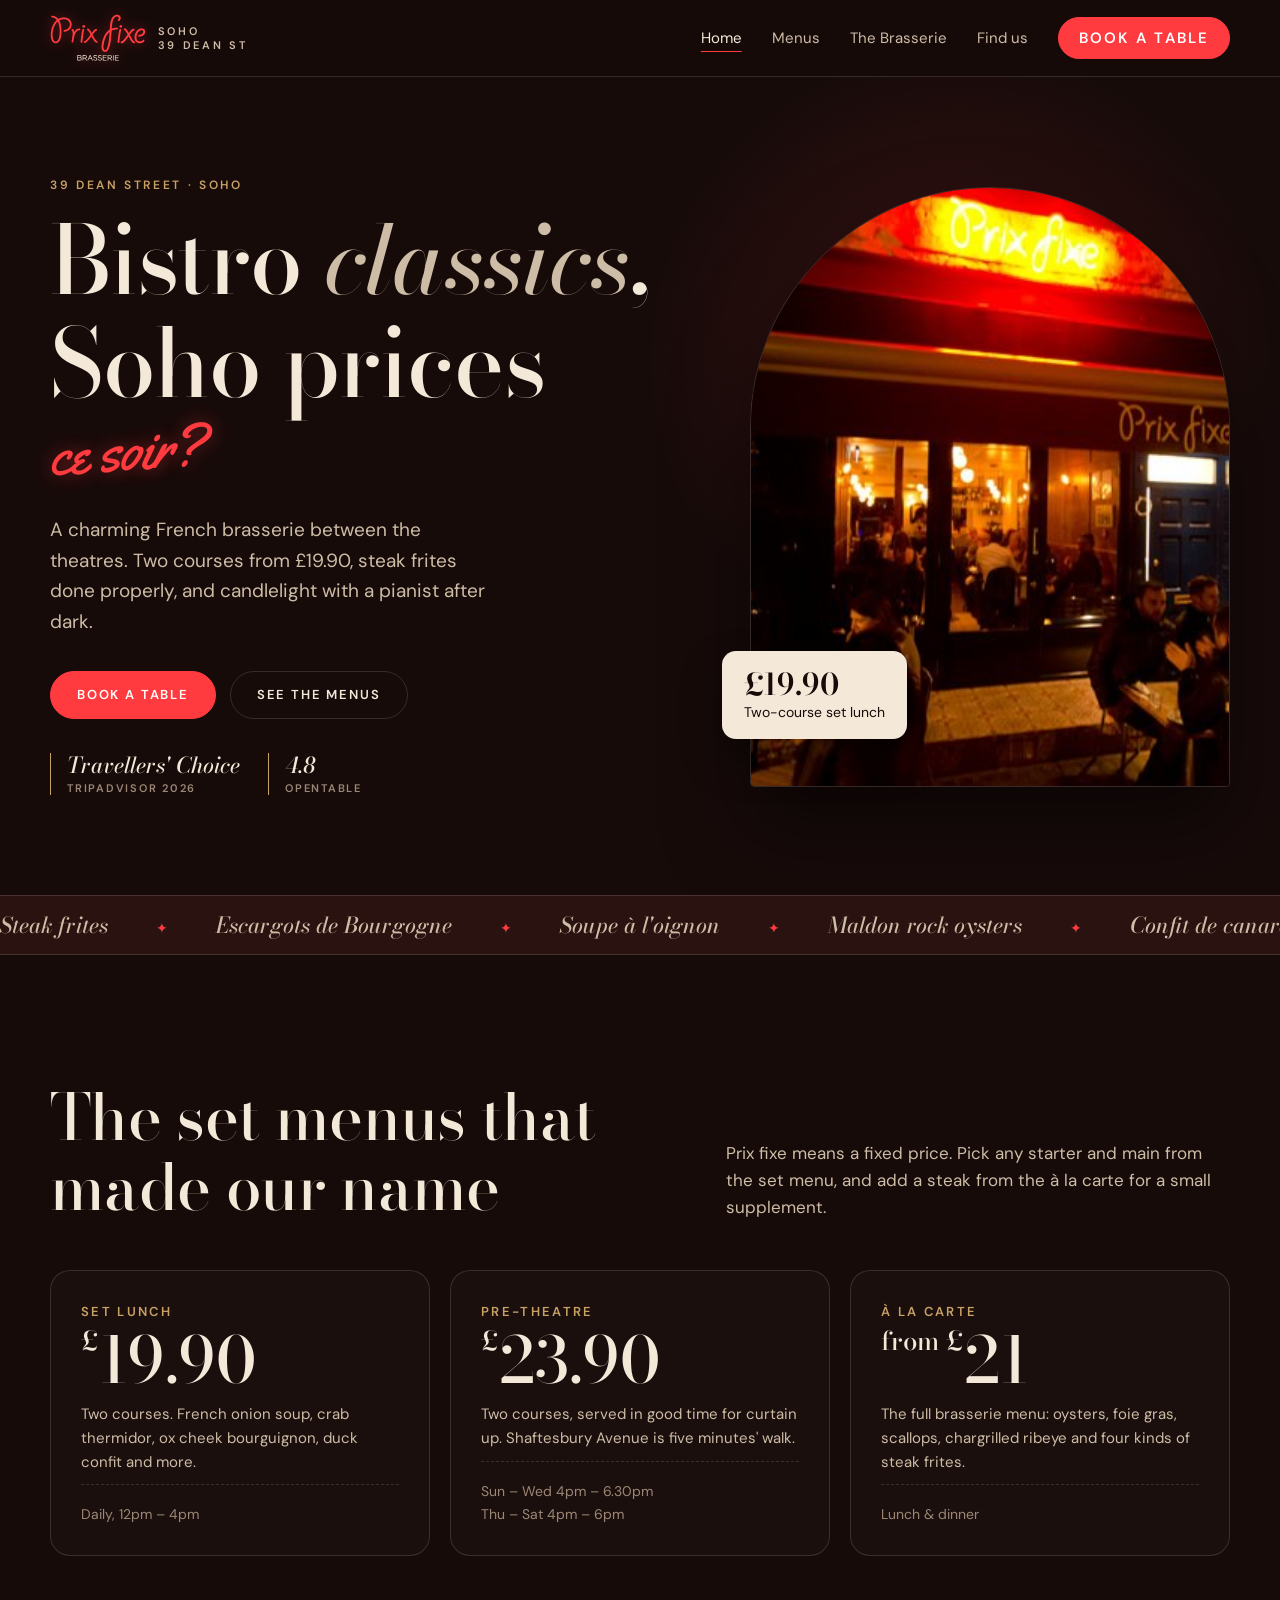
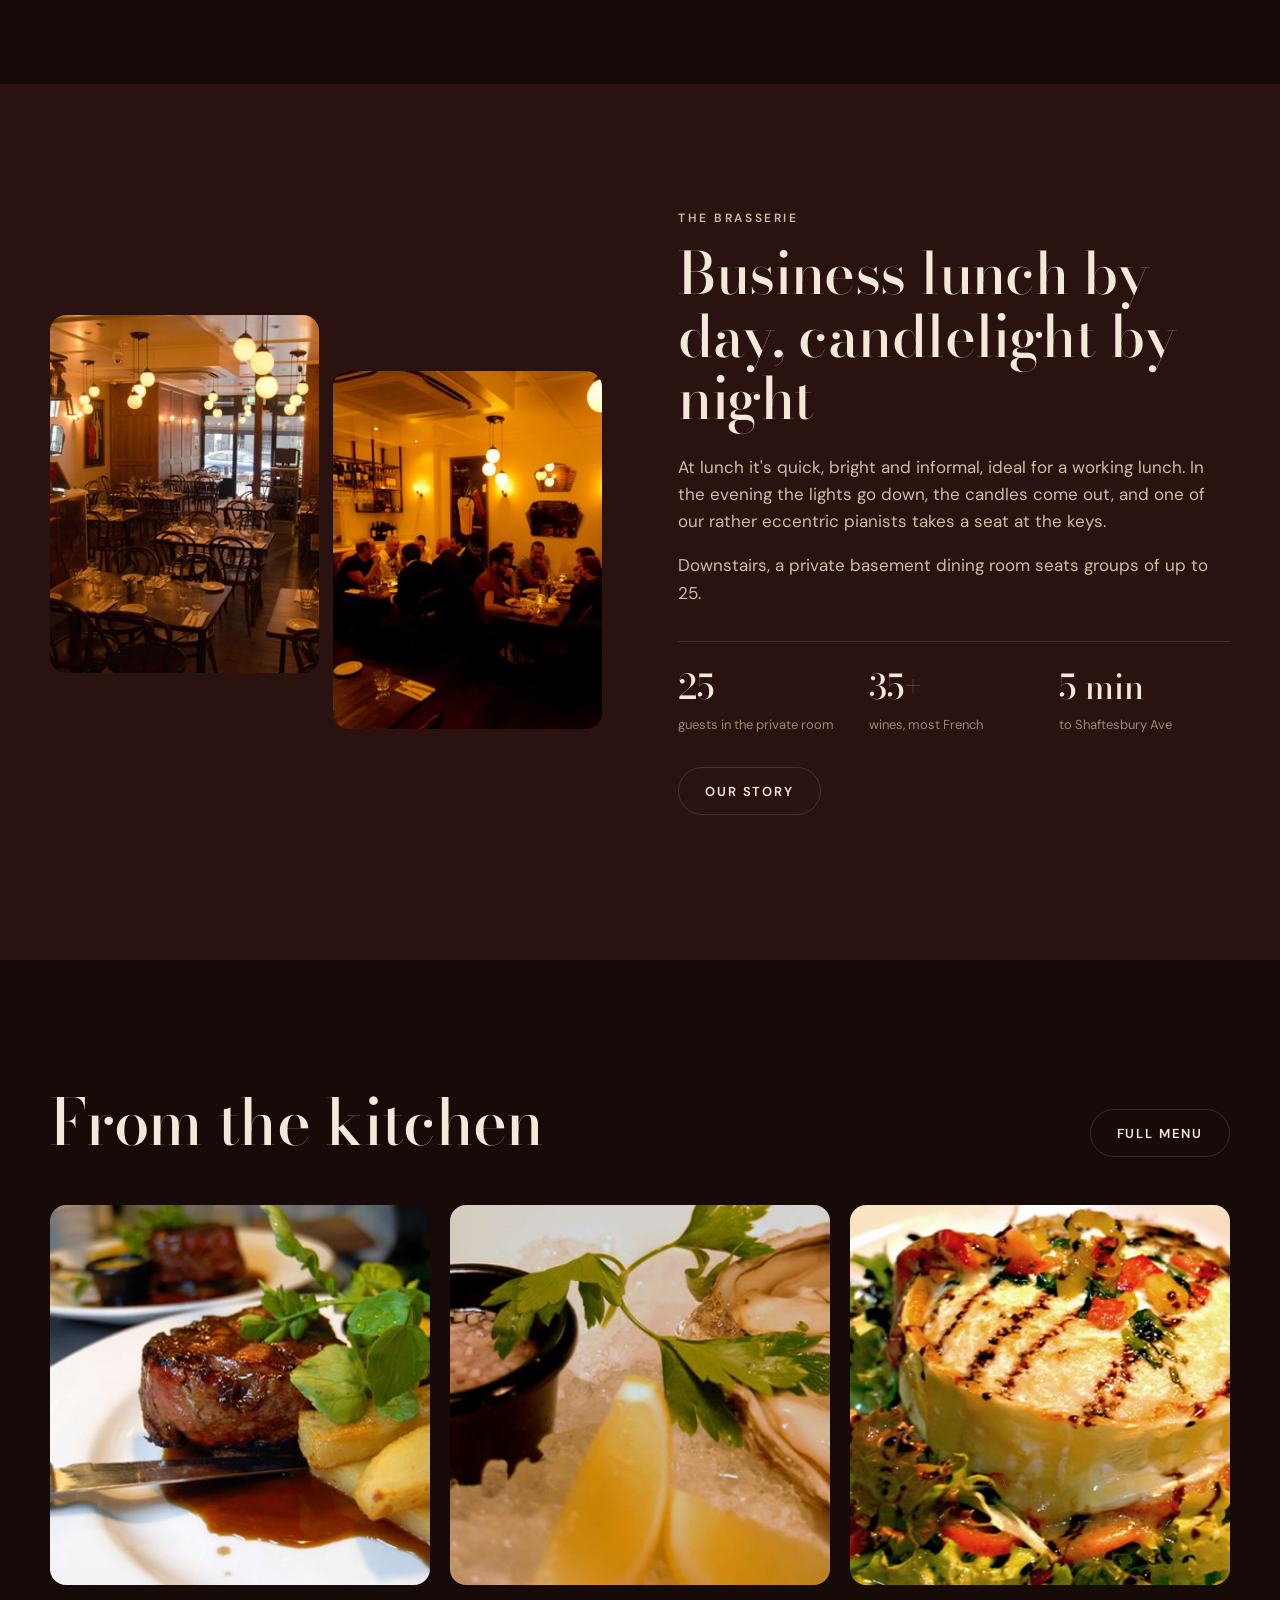
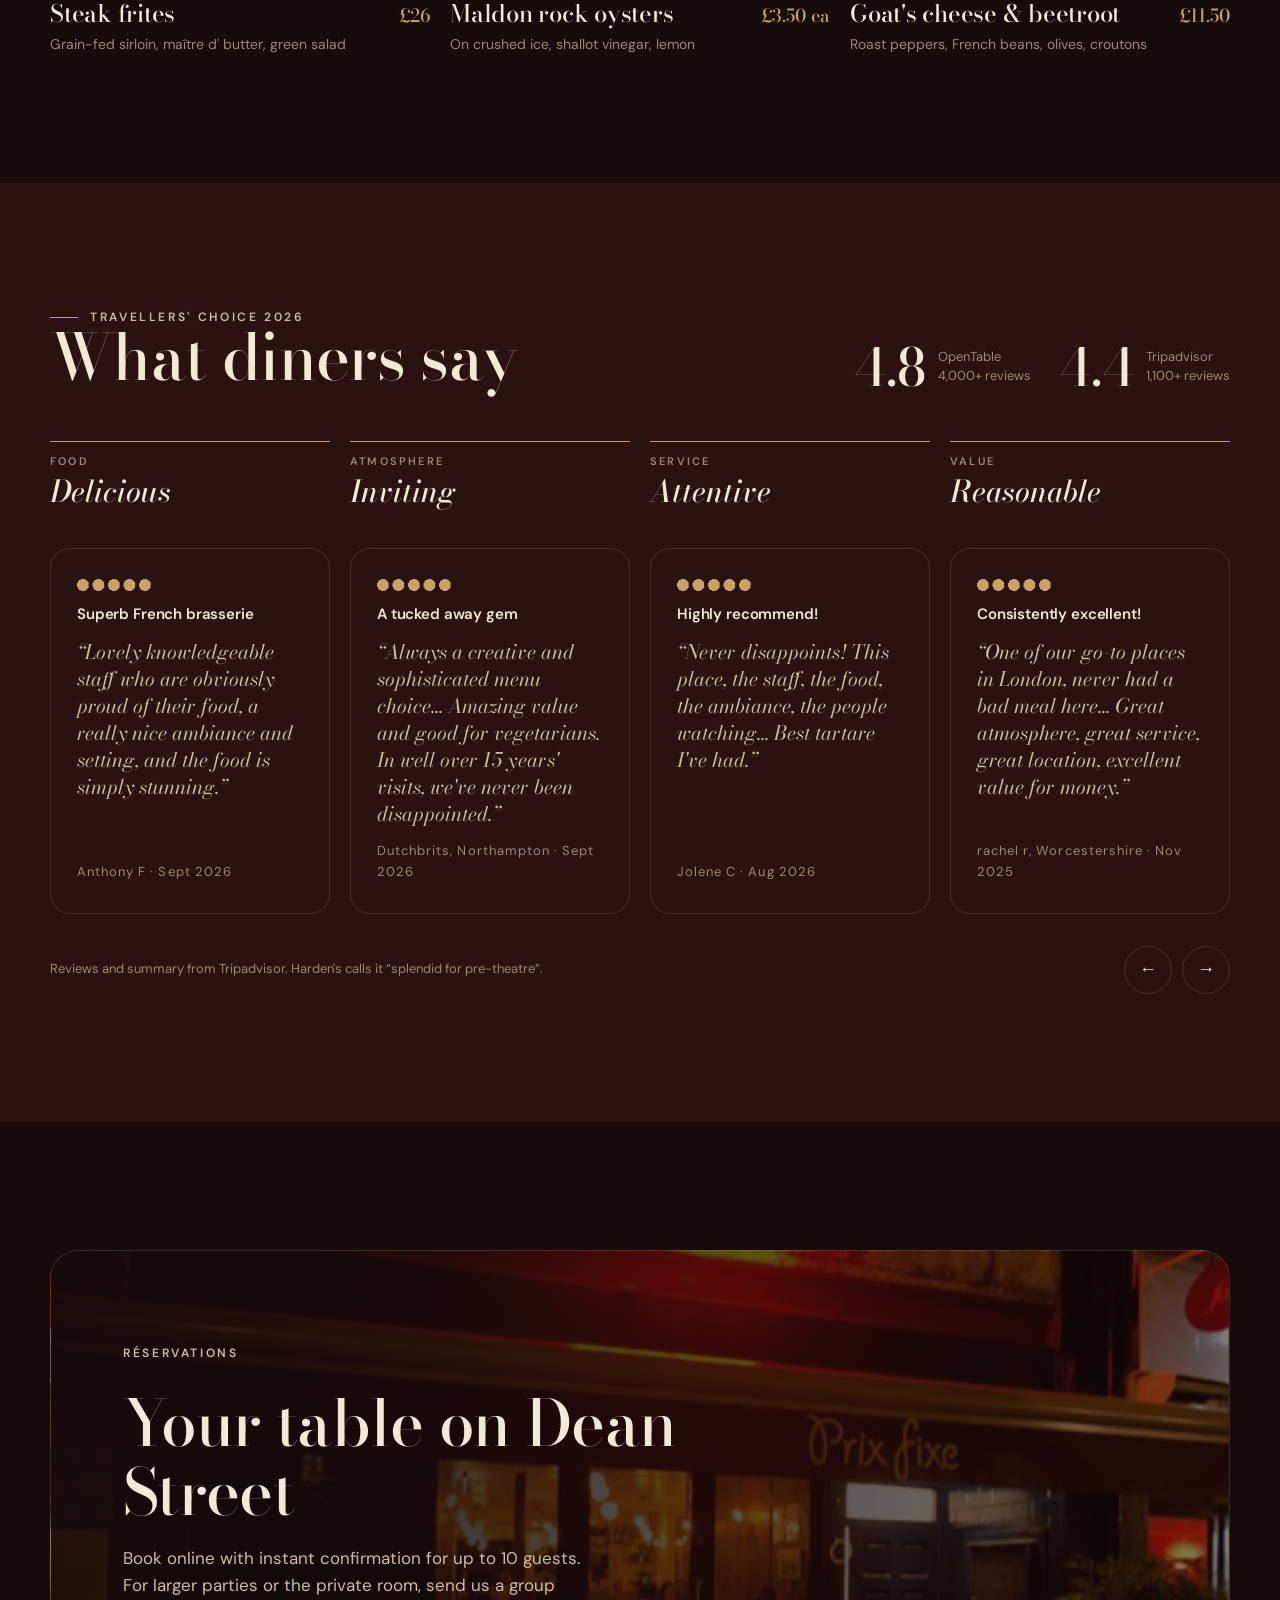
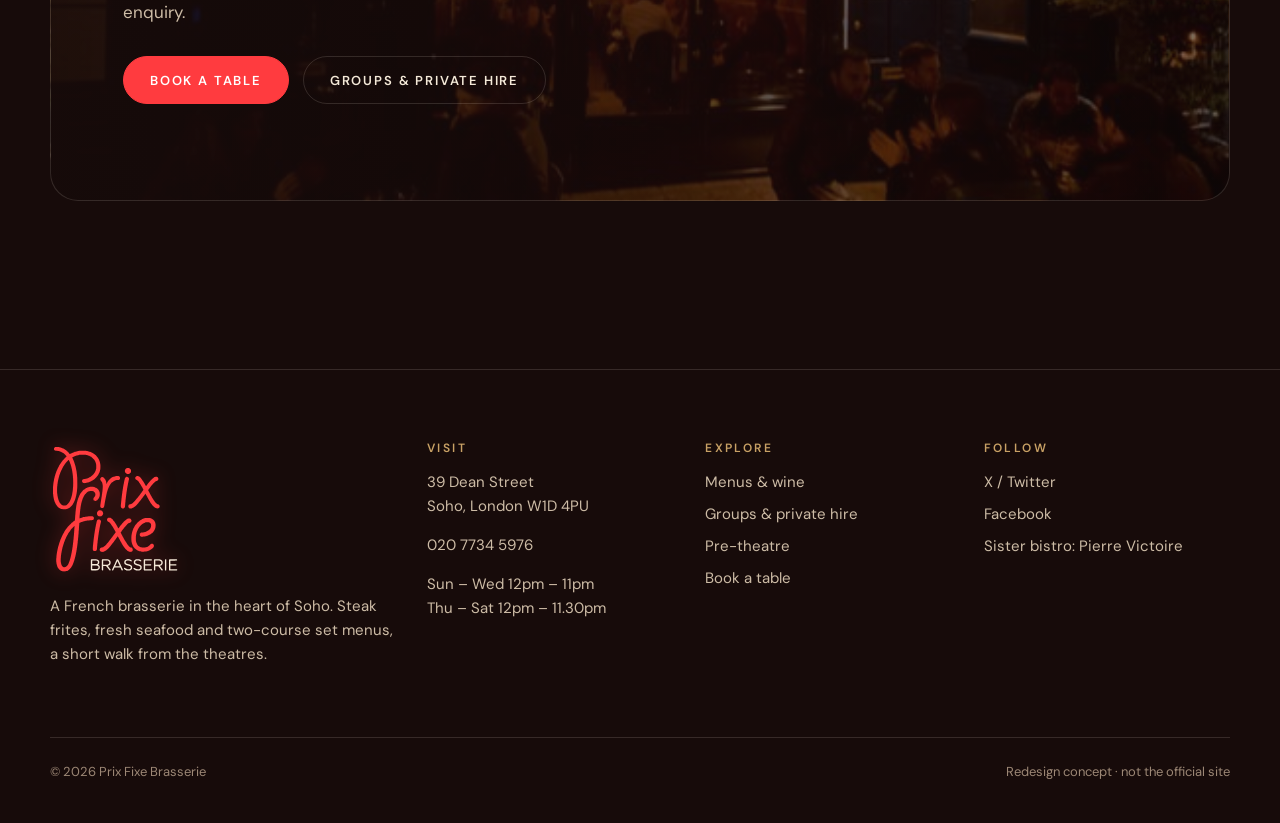
==== commit 195f0699: "Restyle award badge as quiet credentials instead of a pill The outlined pill read as a button. Hero " ====
--- a/index.html
+++ b/index.html
@@ -43,7 +43,10 @@
             <a class="btn" href="reservation.html">Book a table</a>
             <a class="btn btn--ghost" href="menu.html">See the menus</a>
           </div>
-          <p class="award award--hero"><span class="award-mark" aria-hidden="true">✦</span>Travellers' Choice 2026 · 4.8 on OpenTable</p>
+          <ul class="creds">
+            <li><strong>Travellers' Choice</strong><span>Tripadvisor 2026</span></li>
+            <li><strong>4.8</strong><span>OpenTable</span></li>
+          </ul>
         </div>
         <div class="arch-wrap">
           <div class="arch"><img src="assets/img/exterior-night.jpg" alt="Prix Fixe's red neon sign and busy terrace on Dean Street at night" width="600" height="400"></div>
@@ -136,7 +139,7 @@
       <div class="wrap">
         <div class="section-head reveal">
           <div>
-            <p class="award"><span class="award-mark" aria-hidden="true">✦</span>Tripadvisor Travellers' Choice 2026</p>
+            <p class="eyebrow award-line">Travellers' Choice 2026</p>
             <h2>What diners say</h2>
           </div>
           <div class="scores">
--- a/assets/css/style.css
+++ b/assets/css/style.css
@@ -63,9 +63,14 @@
 /* ---------- Header ---------- */
 .site-header {
   position: sticky; top: 0; z-index: 50;
+  border-bottom: 1px solid var(--line);
+}
+/* Blur lives on a pseudo-element: backdrop-filter on the header itself would
+   trap the fixed mobile nav inside the header box. */
+.site-header::before {
+  content: ""; position: absolute; inset: 0; z-index: -1;
   background: rgba(23, 11, 10, 0.88);
-  backdrop-filter: blur(10px);
-  border-bottom: 1px solid var(--line);
+  -webkit-backdrop-filter: blur(10px); backdrop-filter: blur(10px);
 }
 .site-header .wrap { display: flex; align-items: center; justify-content: space-between; height: 76px; gap: 24px; }
 .brand { display: flex; align-items: center; gap: 12px; text-decoration: none; }
@@ -82,7 +87,7 @@
 @media (max-width: 860px) {
   .nav-toggle { display: block; }
   .nav {
-    position: fixed; inset: 76px 0 0; flex-direction: column; justify-content: center; gap: 28px;
+    position: fixed; top: 76px; left: 0; right: 0; height: calc(100vh - 76px); height: calc(100dvh - 76px); overflow-y: auto; flex-direction: column; justify-content: center; gap: 28px; padding: 24px 16px;
     background: var(--ink); opacity: 0; visibility: hidden; transition: opacity .25s, visibility .25s;
   }
   .nav a { font: 500 30px/1 var(--serif); }
@@ -210,10 +215,13 @@
 .review-nav button { width: 48px; height: 48px; border-radius: 50%; border: 1px solid var(--line); background: none; color: var(--cream); font-size: 18px; cursor: pointer; }
 .review-nav button:hover { border-color: var(--cream); }
 .review-src { margin: 0; font-size: 13px; color: var(--muted); }
-.award { display: inline-flex; align-items: center; gap: 10px; margin: 0 0 18px; padding: 8px 14px 8px 10px; border: 1px solid rgba(200,161,101,.45); border-radius: 999px; font: 600 12px/1 var(--sans); letter-spacing: .1em; text-transform: uppercase; color: var(--brass); }
-.award-mark { display: grid; place-items: center; width: 22px; height: 22px; border-radius: 50%; background: var(--brass); color: var(--ink); font-size: 11px; }
-.award--hero { margin: 28px 0 0; }
-.page-head .award { margin: 22px 0 0; }
+.award-line { display: flex; align-items: center; gap: 12px; white-space: nowrap; }
+.award-line::before { content: ""; width: 28px; height: 1px; background: var(--brass); }
+.page-head .award-line { margin: 26px 0 0; }
+.creds { list-style: none; padding: 0; margin: 34px 0 0; display: flex; flex-wrap: wrap; gap: 14px 28px; }
+.creds li { display: flex; flex-direction: column; gap: 4px; padding-left: 16px; border-left: 1px solid var(--brass); }
+.creds strong { font: italic 500 22px/1.1 var(--serif); color: var(--cream); }
+.creds span { font: 600 11px/1.3 var(--sans); letter-spacing: .16em; text-transform: uppercase; color: var(--muted); }
 .review figcaption { font-size: 13px; letter-spacing: .08em; color: var(--muted); }
 @media (max-width: 1000px) { .reviews { grid-auto-columns: calc((100% - 20px) / 2); } }
 @media (max-width: 560px) { .reviews { grid-auto-columns: 86%; } .scores strong { font-size: 40px; } }
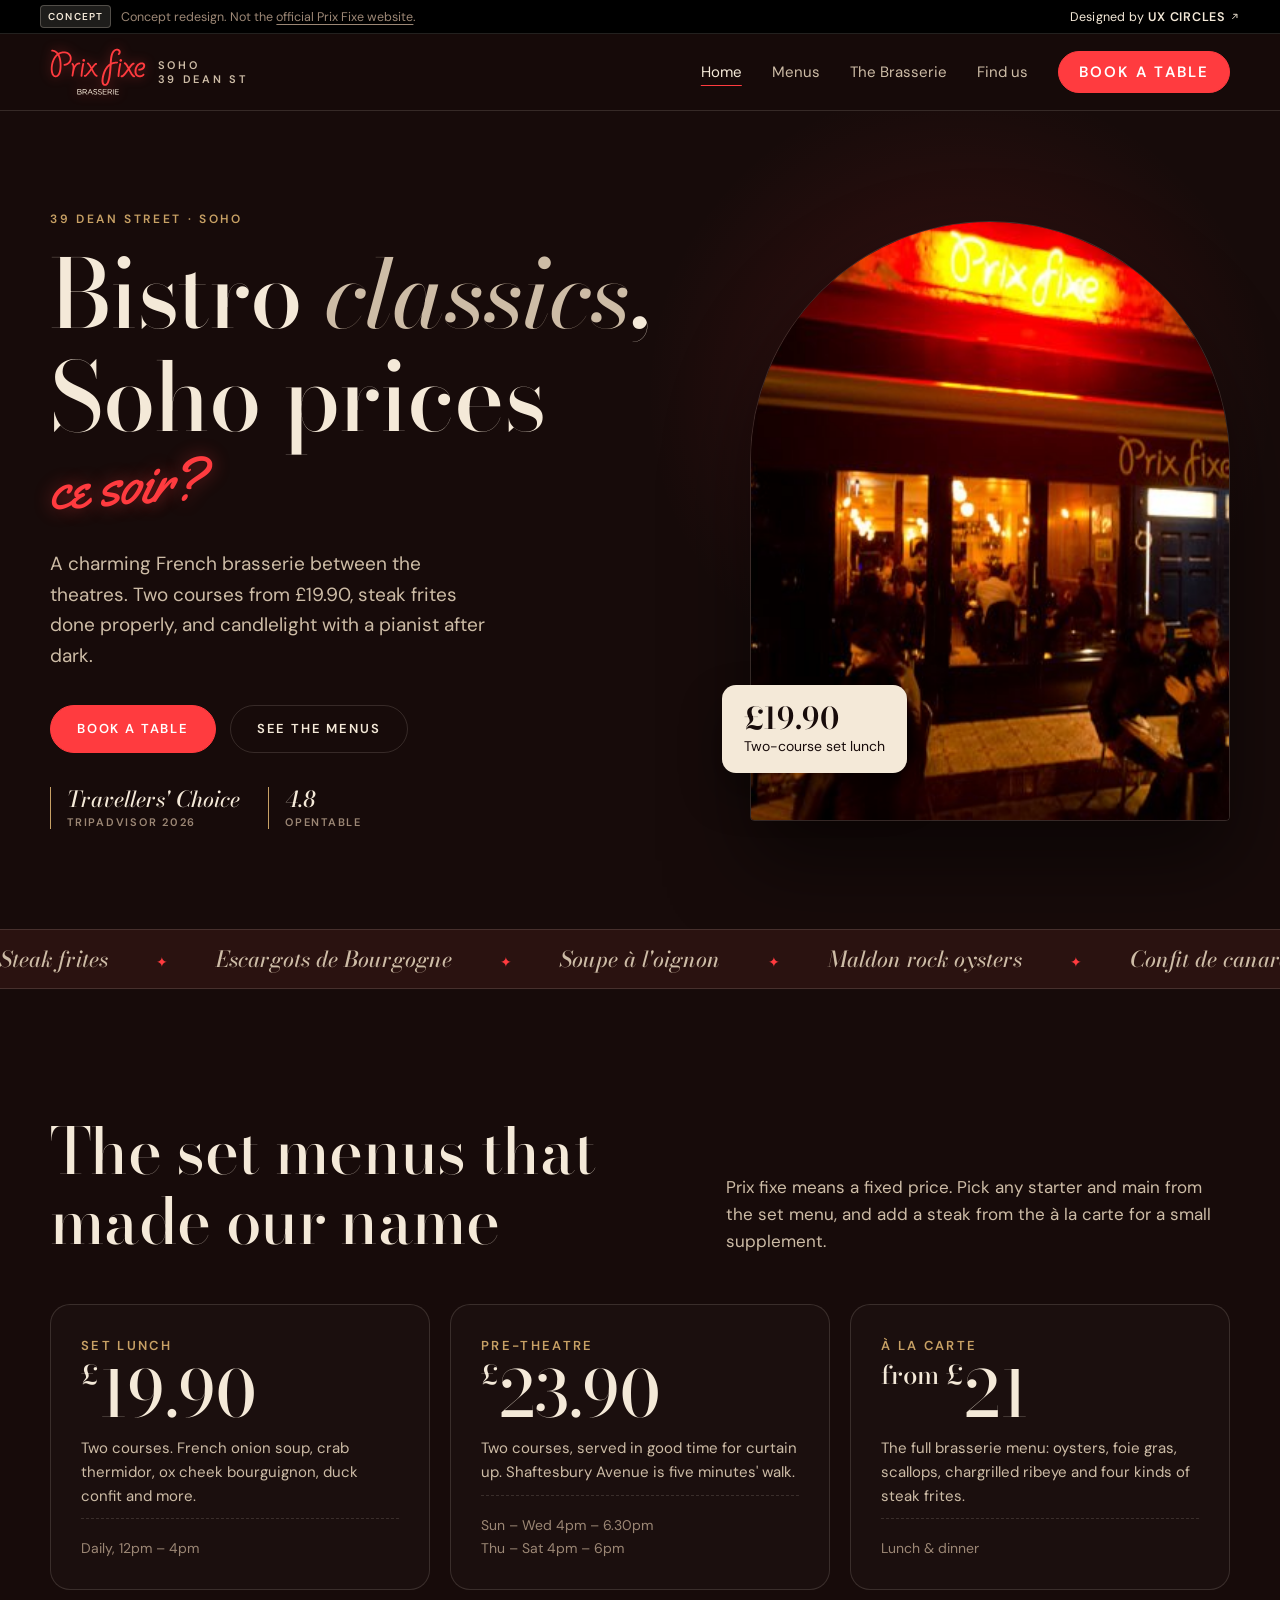
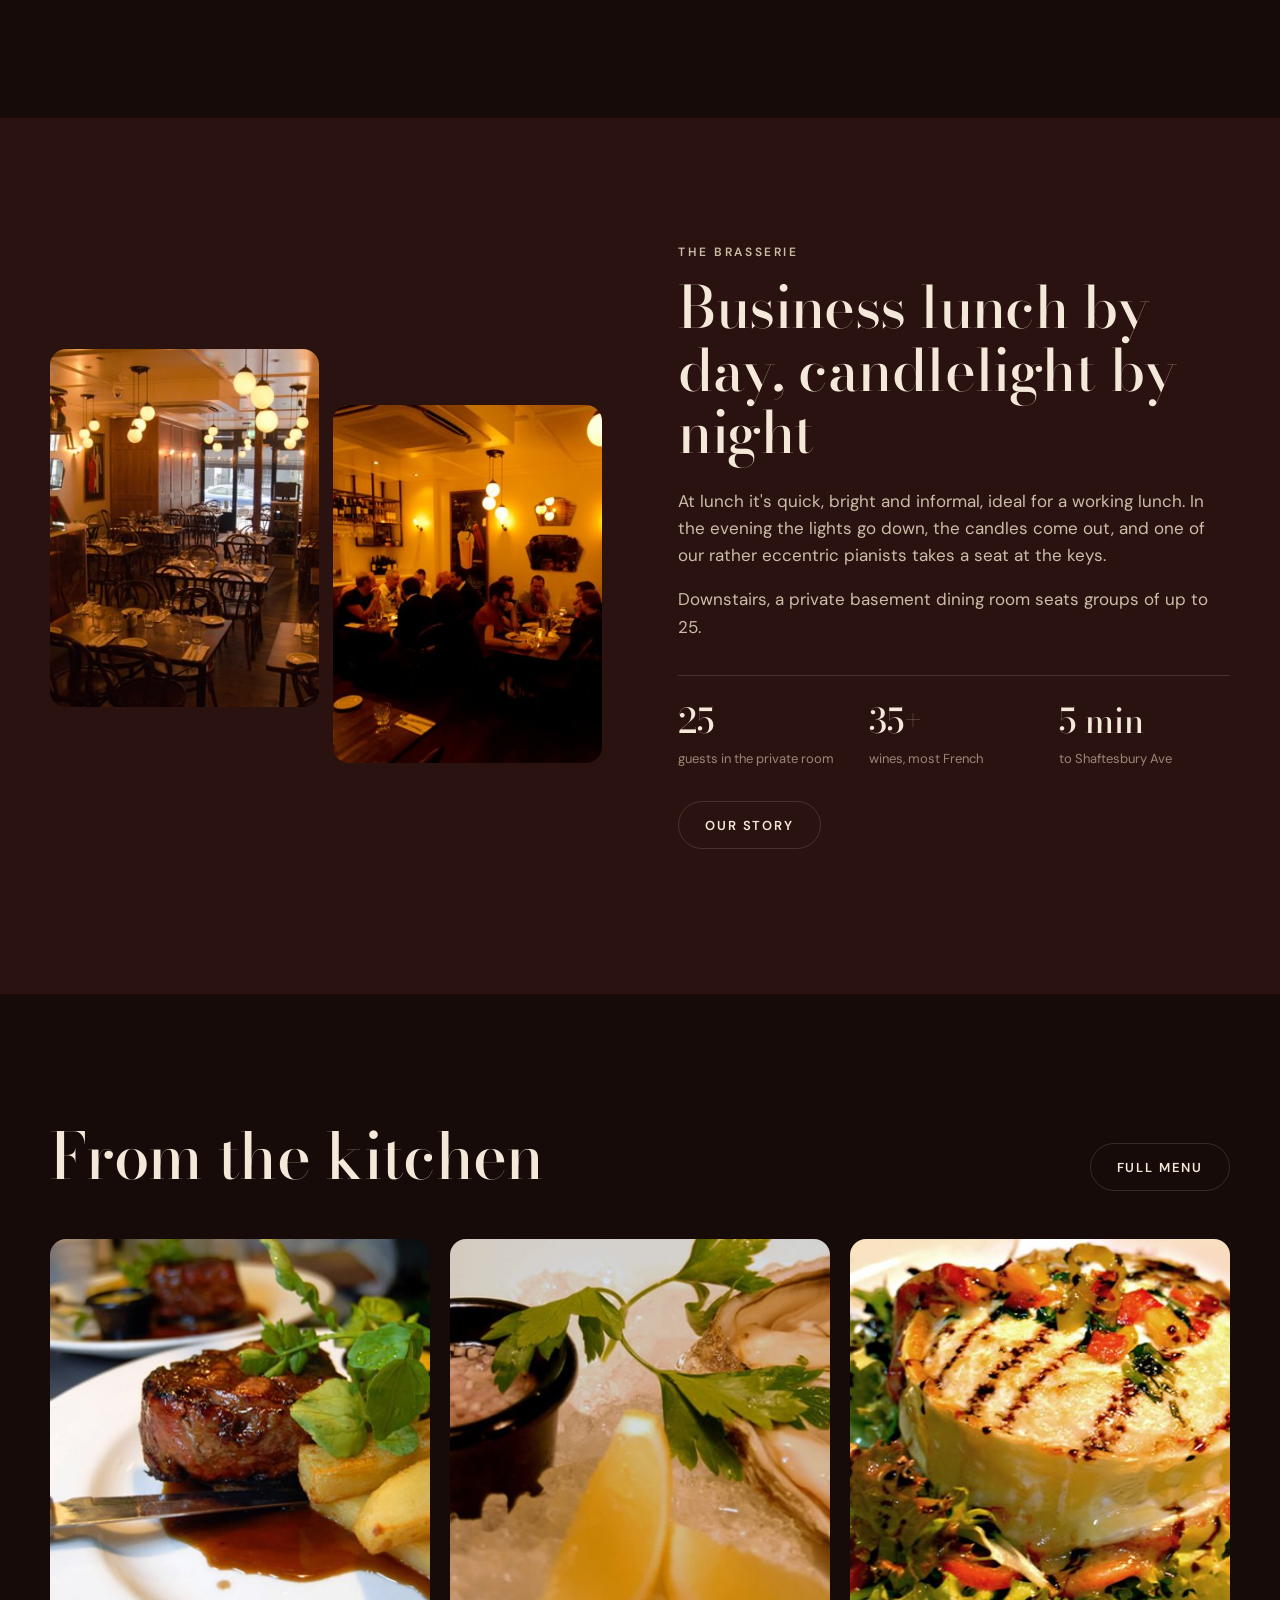
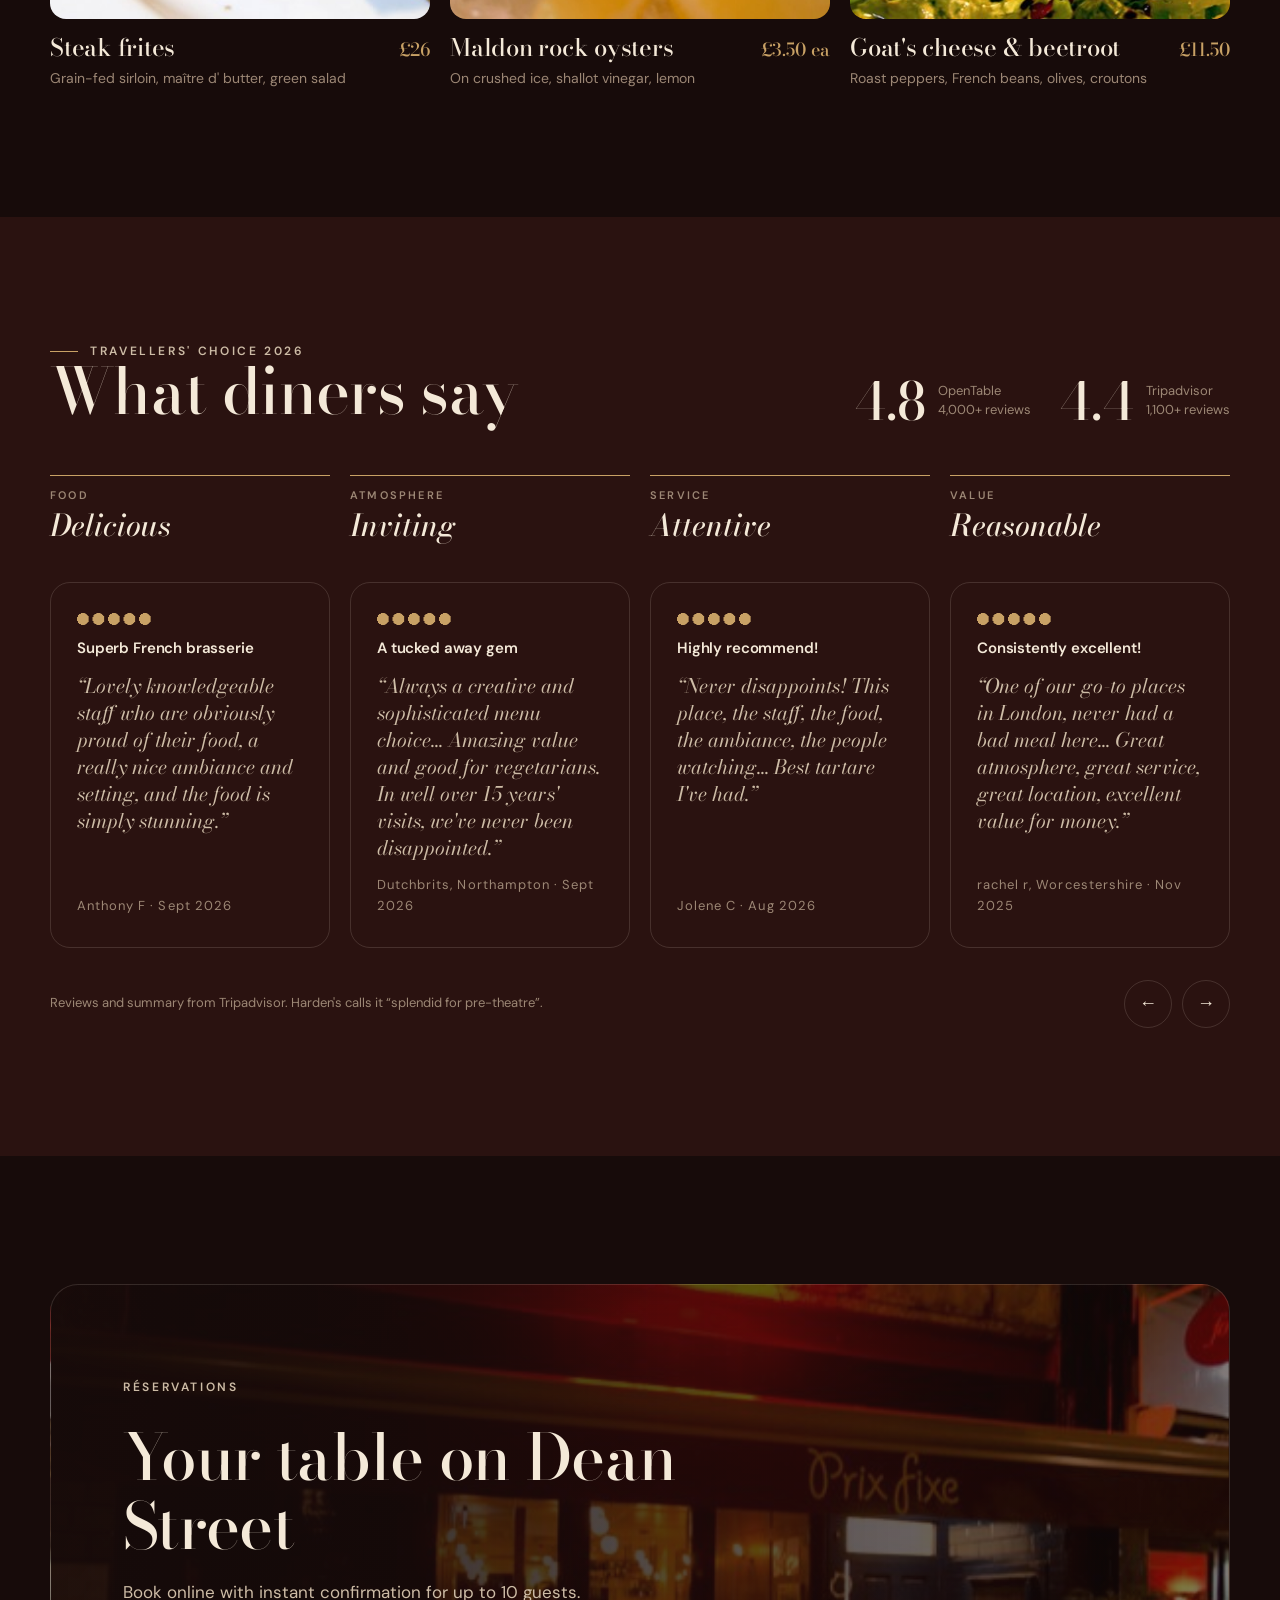
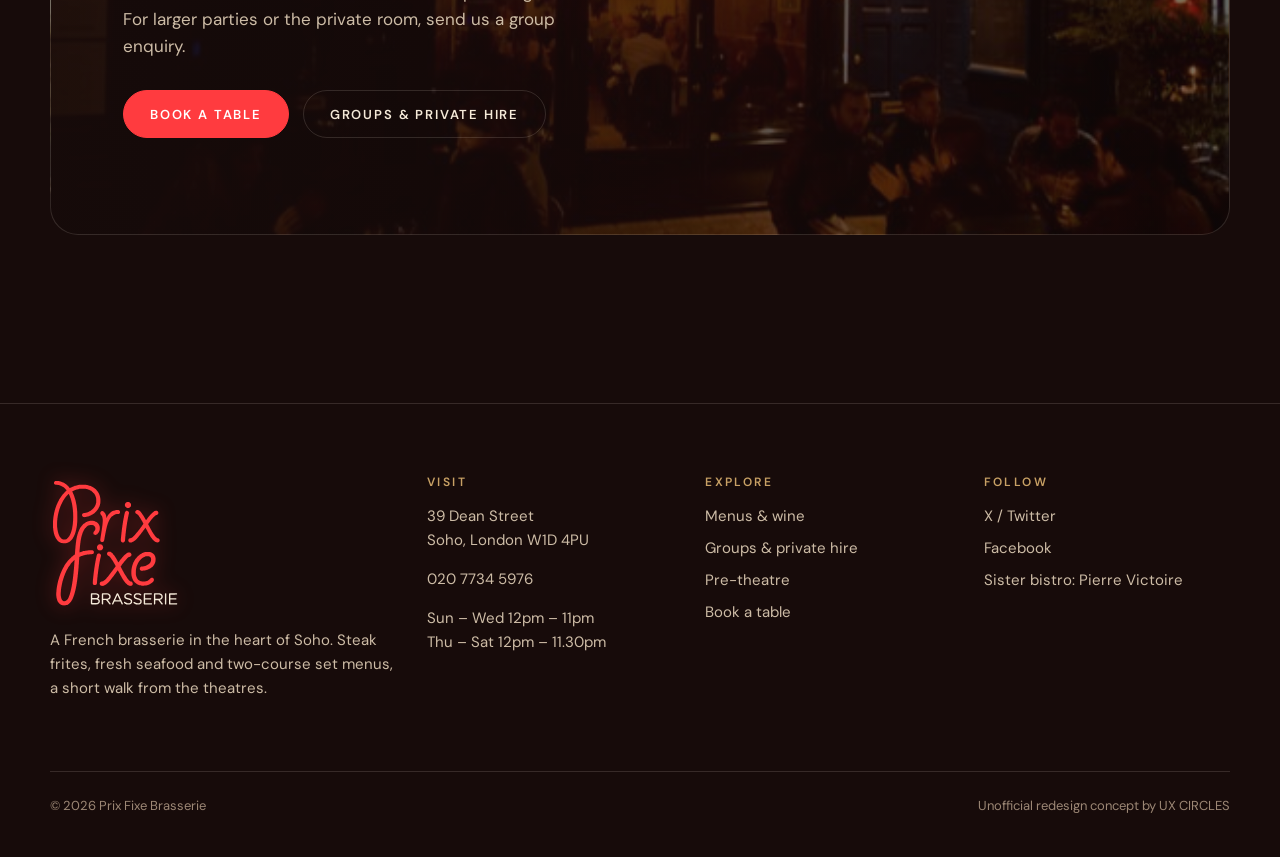
==== commit 818449ca: "Add concept strip and UX CIRCLES credit, matching other redesigns Black strip above the header on ev" ====
--- a/index.html
+++ b/index.html
@@ -6,6 +6,7 @@
   <title>Prix Fixe Brasserie · French restaurant in Soho</title>
   <meta name="description" content="Prix Fixe Brasserie, 39 Dean Street, Soho. Contemporary French cooking, steak frites, seafood and great-value set menus near the West End theatres.">
   <meta name="theme-color" content="#170b0a">
+  <meta name="robots" content="noindex, nofollow">
   <link rel="icon" href="assets/logo/prix-fixe-stacked-red.svg" type="image/svg+xml">
   <link rel="apple-touch-icon" href="assets/logo/prix-fixe-stacked-red-on-white.png">
   <link rel="preconnect" href="https://fonts.googleapis.com">
@@ -15,6 +16,10 @@
 </head>
 <body>
   <a class="skip" href="#main">Skip to content</a>
+  <div class="concept-bar" role="note">
+    <p><span class="concept-tag">Concept</span><span class="concept-long">Concept redesign. Not the <a href="https://www.prixfixe.net/" target="_blank" rel="noopener">official Prix Fixe website</a>.</span><span class="concept-short">Concept redesign</span></p>
+    <a href="https://ux-circles.com/web" target="_blank" rel="noopener">Designed by <strong>UX CIRCLES</strong> <svg viewBox="0 0 24 24" fill="none" stroke="currentColor" stroke-width="2" aria-hidden="true"><path d="M7 17 17 7M9 7h8v8"/></svg></a>
+  </div>
   <header class="site-header">
     <div class="wrap">
       <a class="brand" href="index.html" aria-label="Prix Fixe Brasserie, home">
@@ -248,7 +253,7 @@
       </div>
       <div class="footer-base">
         <span>© <span id="year">2026</span> Prix Fixe Brasserie</span>
-        <span>Redesign concept · not the official site</span>
+        <span>Unofficial redesign concept by <a href="https://ux-circles.com/web" target="_blank" rel="noopener">UX CIRCLES</a></span>
       </div>
     </div>
   </footer>
--- a/assets/css/style.css
+++ b/assets/css/style.css
@@ -60,6 +60,27 @@
 .btn--ghost { background: transparent; color: var(--cream); border-color: var(--line); }
 .btn--ghost:hover { border-color: var(--cream); box-shadow: none; }
 
+/* ---------- Concept / credit strip ---------- */
+.concept-bar {
+  height: 34px; display: flex; align-items: center; justify-content: space-between; gap: 16px;
+  padding: 0 var(--gutter); background: #000; color: var(--muted); font-size: 12.5px;
+  border-bottom: 1px solid var(--line);
+}
+.concept-bar p { display: flex; align-items: center; gap: 10px; margin: 0; min-width: 0; white-space: nowrap; overflow: hidden; text-overflow: ellipsis; }
+.concept-tag {
+  flex-shrink: 0; font-size: 10px; font-weight: 600; letter-spacing: .12em; text-transform: uppercase;
+  color: var(--cream); background: rgba(244, 233, 216, .12); border: 1px solid rgba(244, 233, 216, .24);
+  padding: 3px 7px 2px; border-radius: 4px;
+}
+.concept-short { display: none; }
+.concept-bar a { flex-shrink: 0; display: inline-flex; align-items: center; gap: 4px; color: var(--cream); text-decoration: none; letter-spacing: .02em; }
+.concept-bar a strong { font-weight: 600; letter-spacing: .06em; }
+.concept-bar a svg { width: .9em; height: .9em; }
+.concept-bar a:hover { color: #fff; }
+.concept-long a { display: inline; color: inherit; letter-spacing: 0; text-decoration: underline; text-underline-offset: 3px; }
+@media (max-width: 760px) { .concept-long { display: none; } .concept-short { display: inline; } }
+@media (max-width: 400px) { .concept-short { display: none; } }
+
 /* ---------- Header ---------- */
 .site-header {
   position: sticky; top: 0; z-index: 50;
@@ -87,7 +108,7 @@
 @media (max-width: 860px) {
   .nav-toggle { display: block; }
   .nav {
-    position: fixed; top: 76px; left: 0; right: 0; height: calc(100vh - 76px); height: calc(100dvh - 76px); overflow-y: auto; flex-direction: column; justify-content: center; gap: 28px; padding: 24px 16px;
+    position: fixed; top: var(--nav-top, 76px); left: 0; right: 0; height: calc(100vh - var(--nav-top, 76px)); height: calc(100dvh - var(--nav-top, 76px)); overflow-y: auto; flex-direction: column; justify-content: center; gap: 28px; padding: 24px 16px;
     background: var(--ink); opacity: 0; visibility: hidden; transition: opacity .25s, visibility .25s;
   }
   .nav a { font: 500 30px/1 var(--serif); }
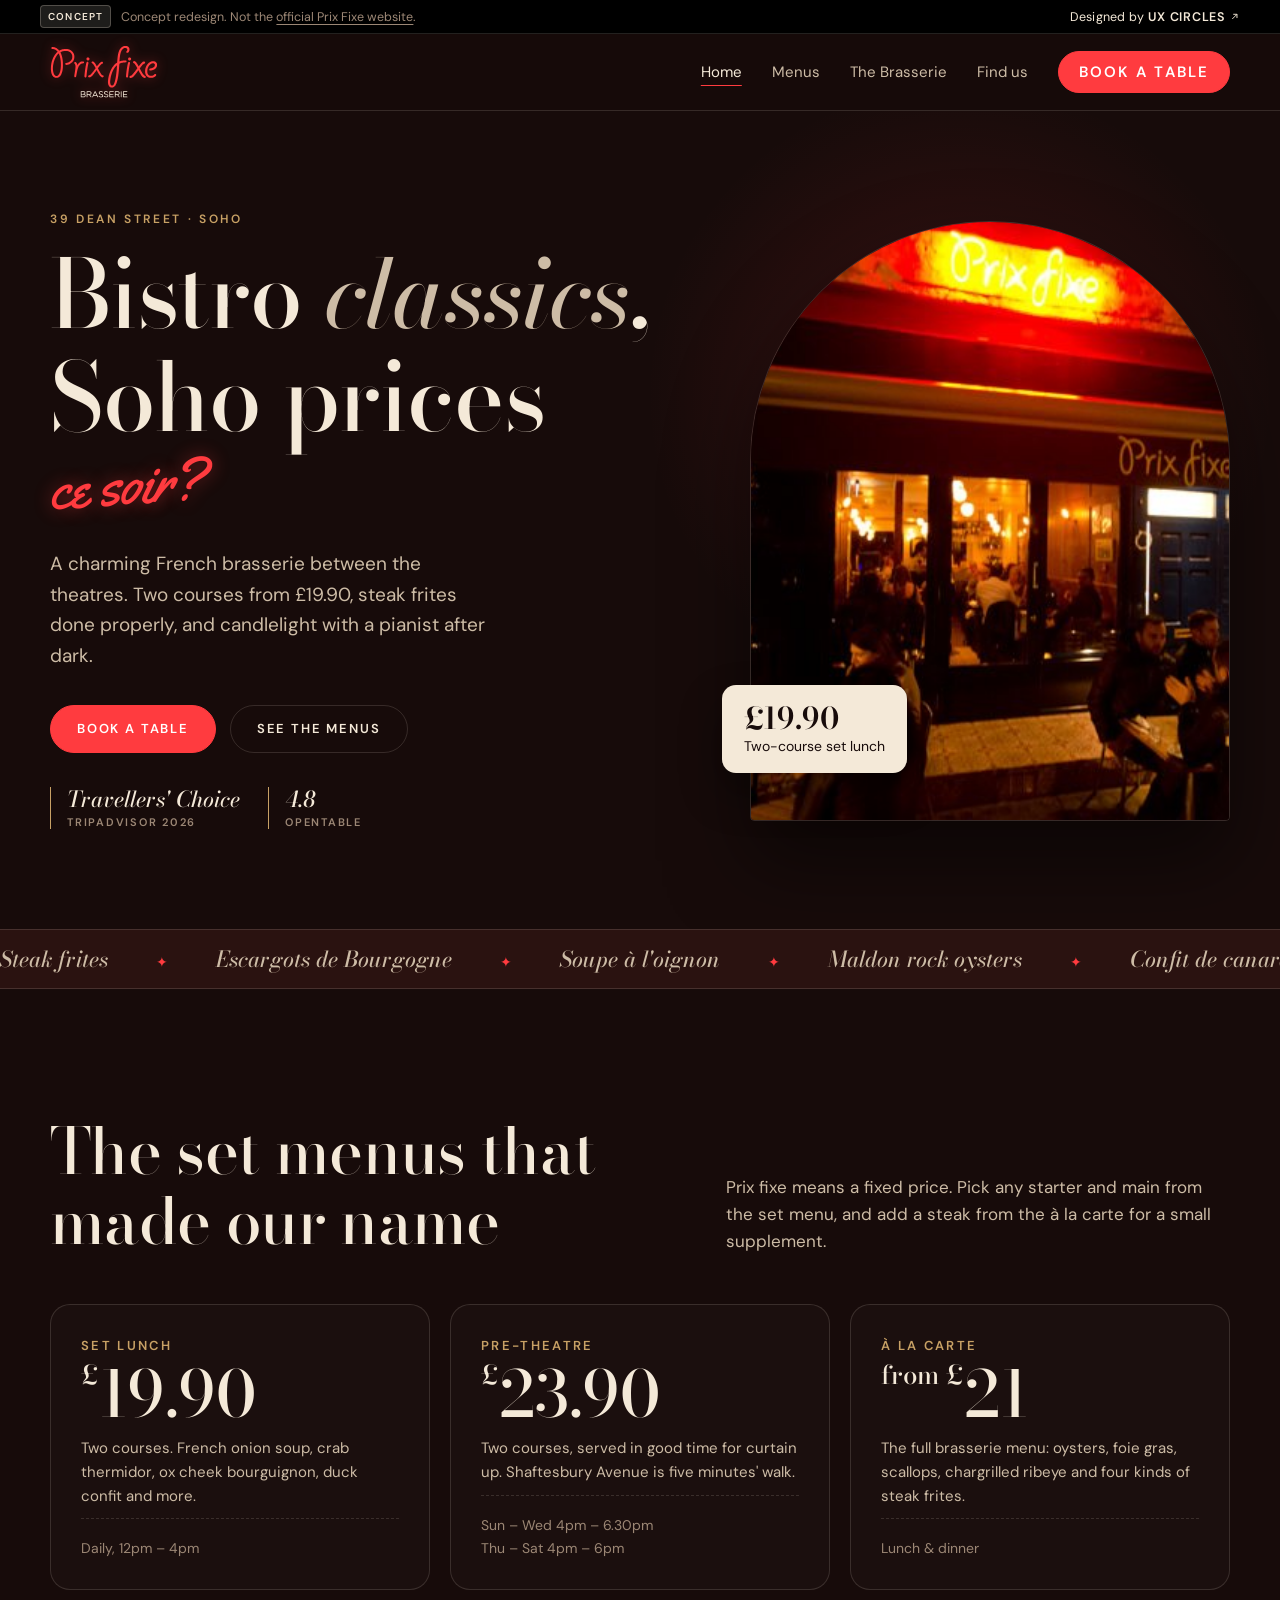
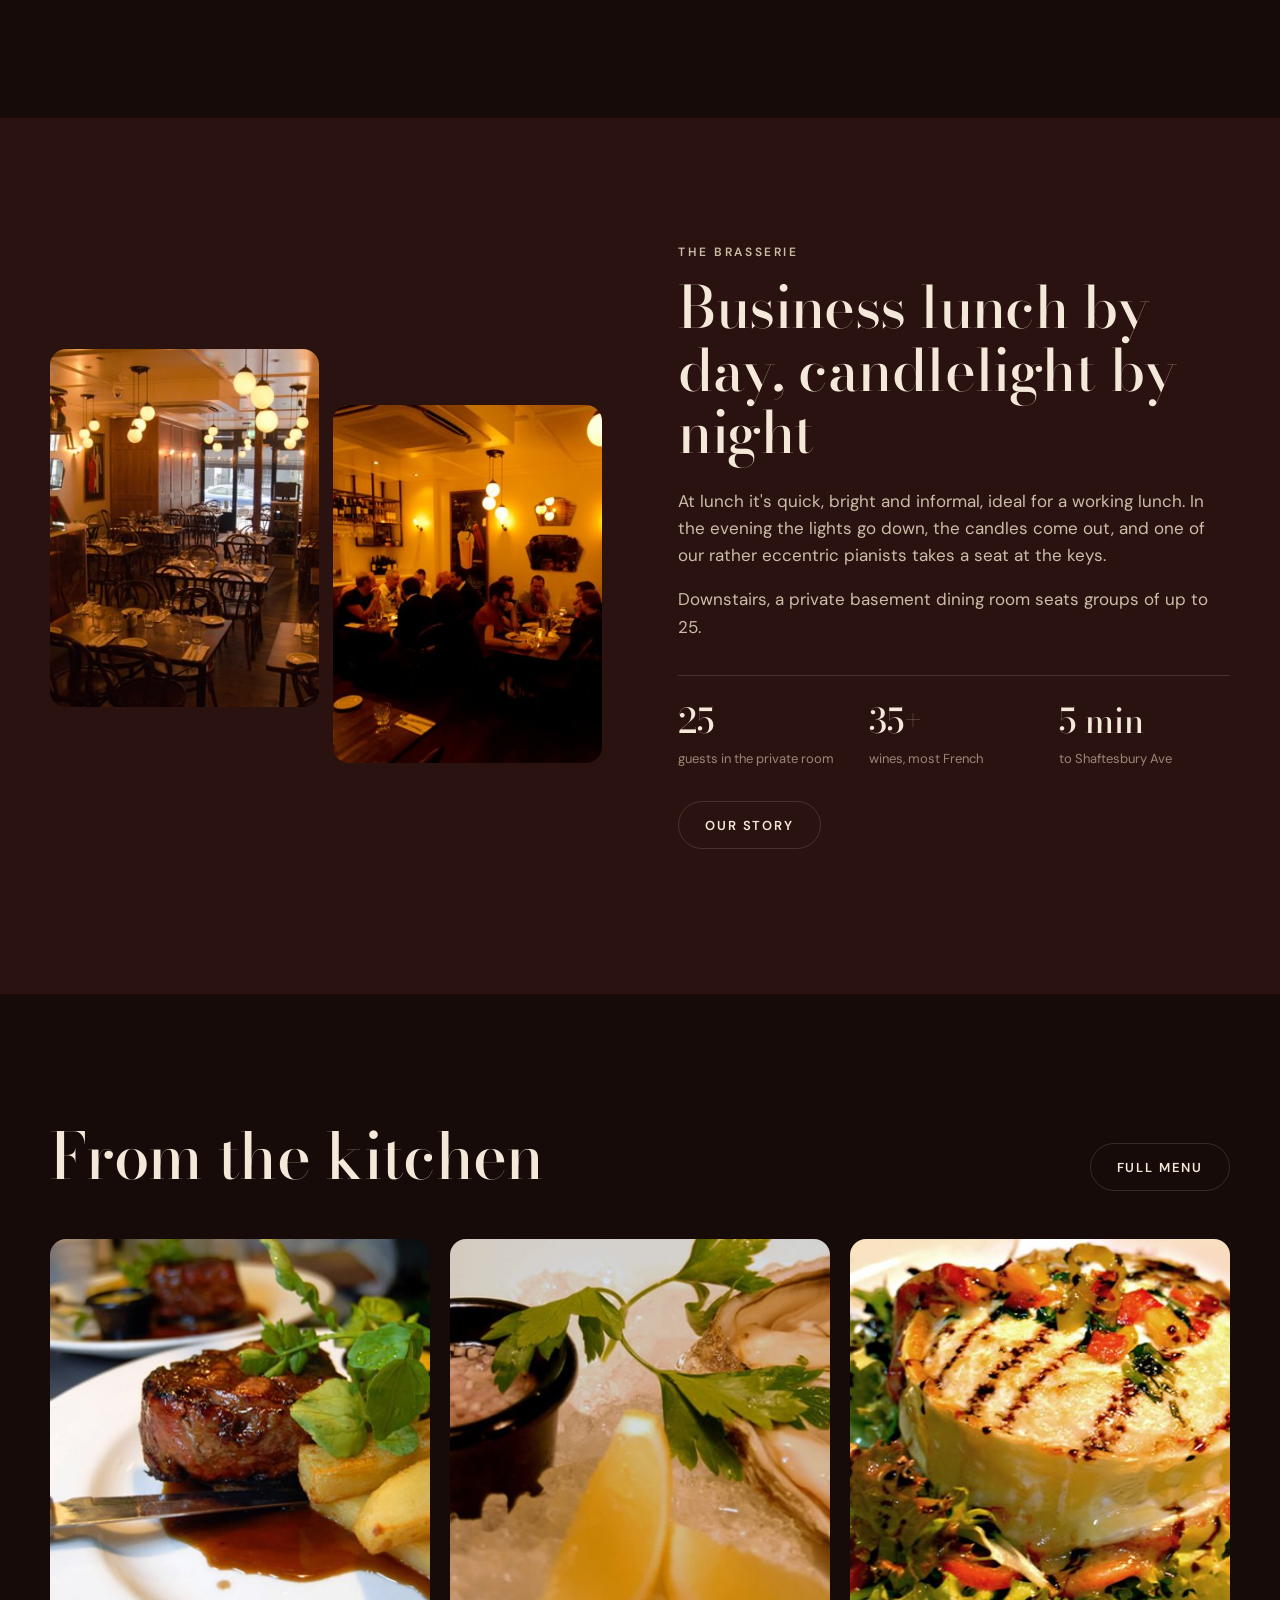
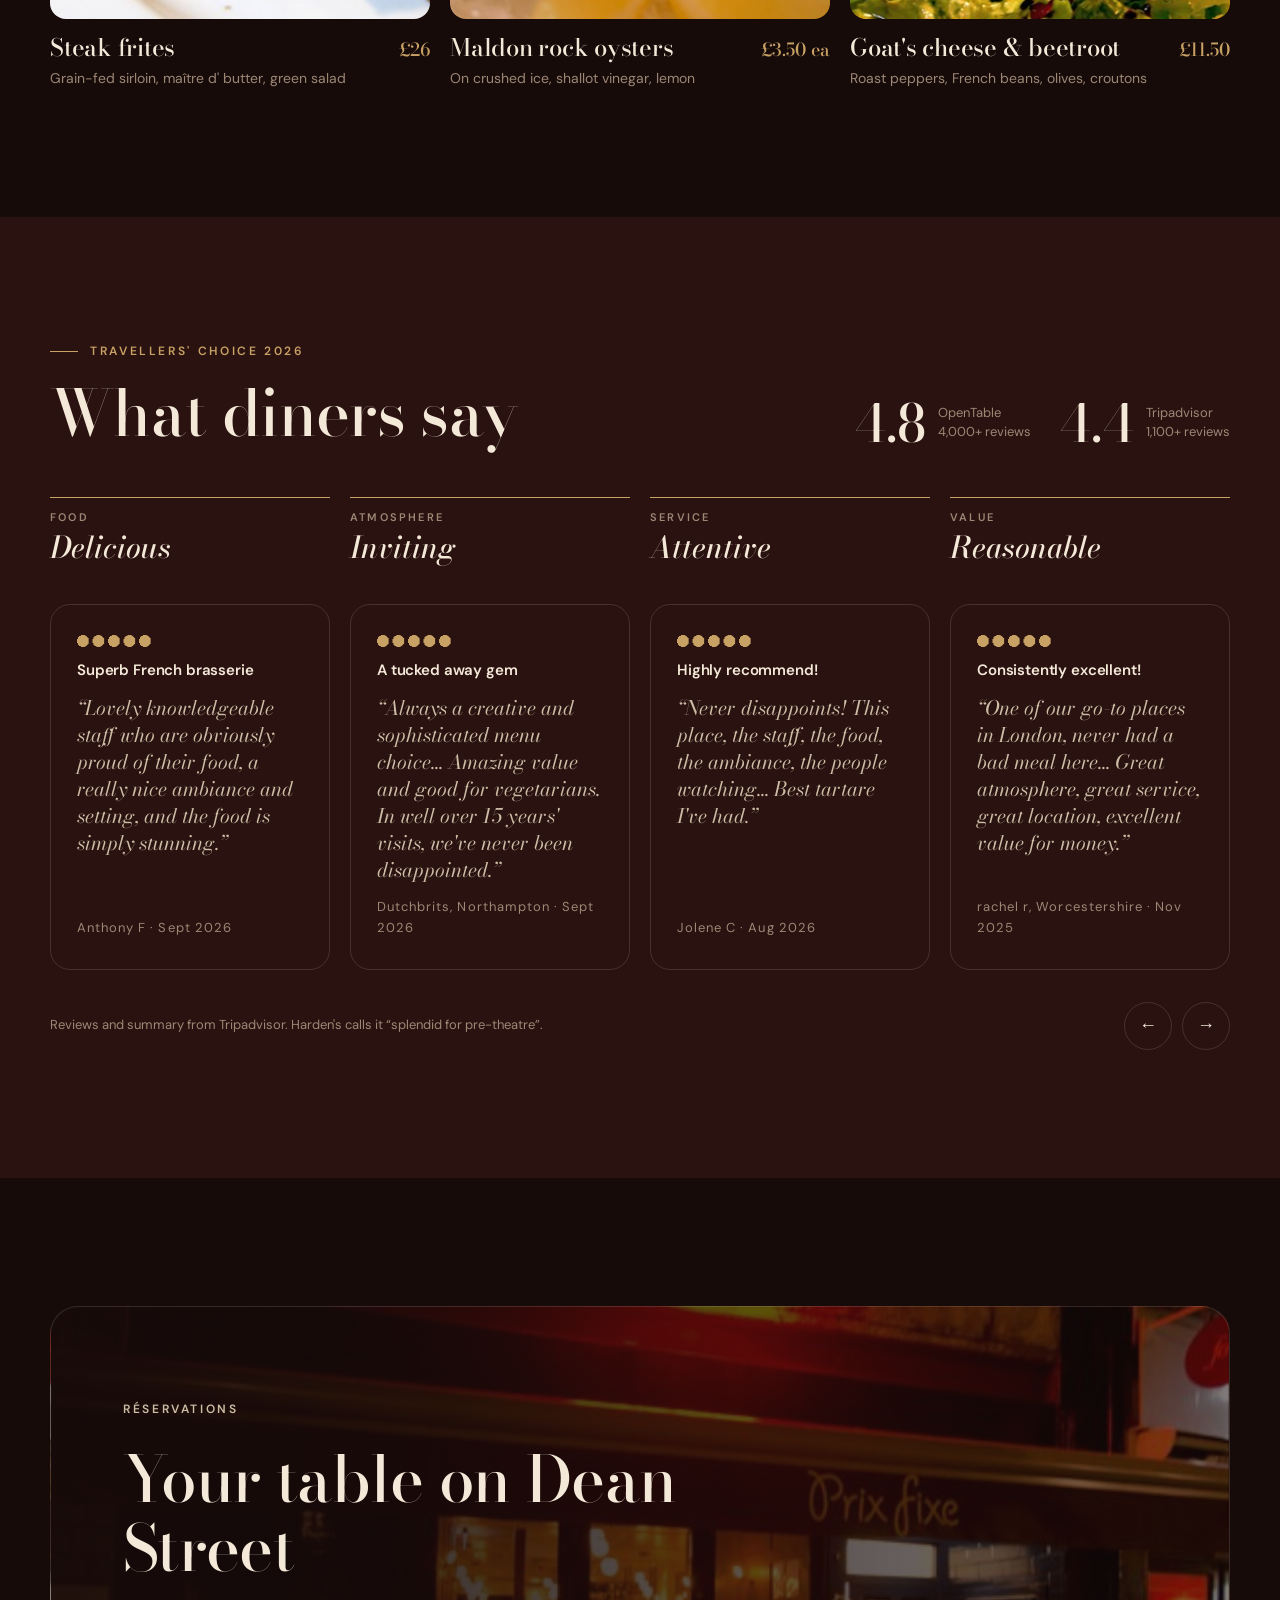
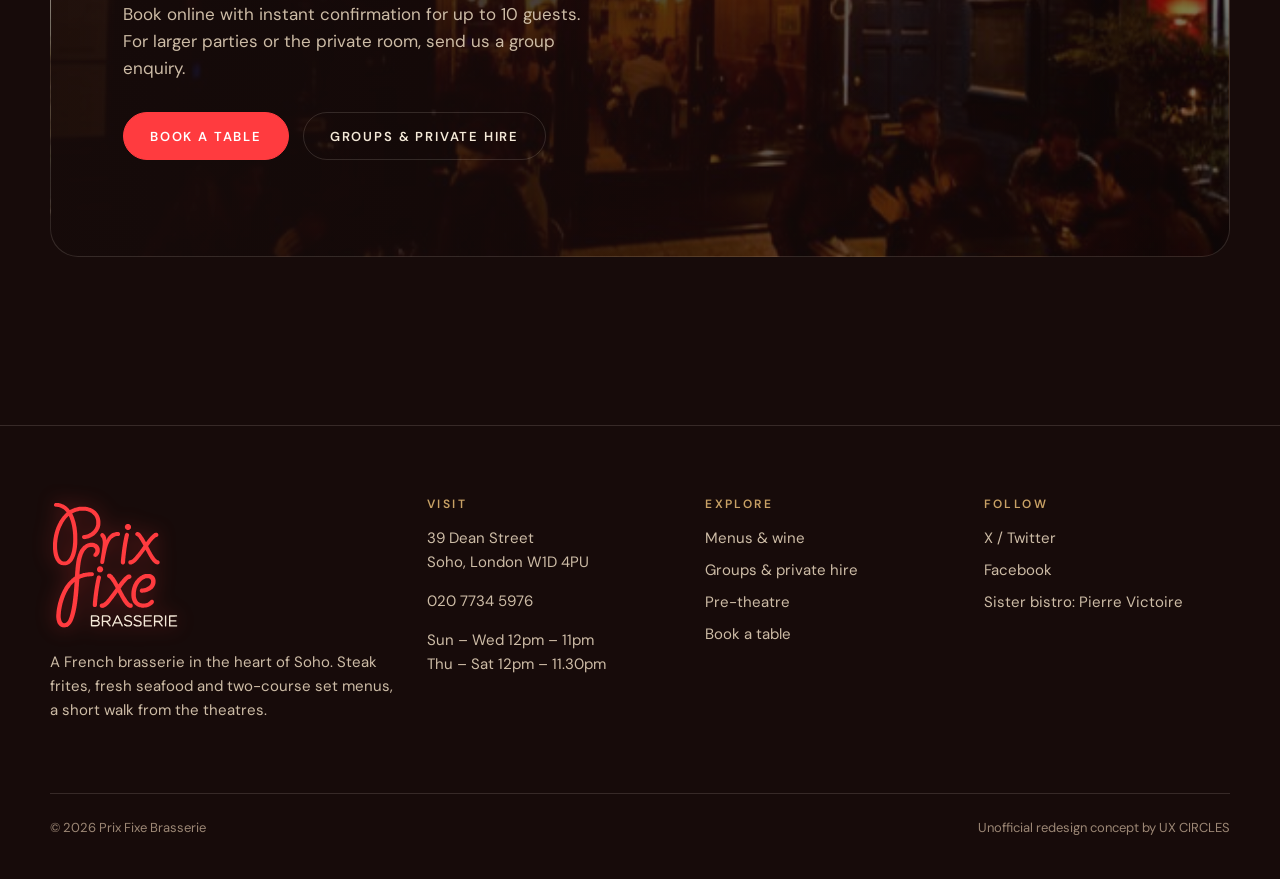
==== commit 05dfd4a3: "Let the logo stand alone in the header Drop the Soho / 39 Dean St text that competed with the logo's" ====
--- a/index.html
+++ b/index.html
@@ -23,8 +23,7 @@
   <header class="site-header">
     <div class="wrap">
       <a class="brand" href="index.html" aria-label="Prix Fixe Brasserie, home">
-        <img src="assets/logo/prix-fixe-horizontal-neon.svg" alt="" width="96" height="48">
-        <span>Soho<br>39 Dean St</span>
+        <img src="assets/logo/prix-fixe-horizontal-neon.svg" alt="" width="108" height="54">
       </a>
       <button class="nav-toggle" aria-label="Menu" aria-expanded="false" aria-controls="nav"><span></span><span></span><span></span></button>
       <nav class="nav" id="nav" aria-label="Main">
--- a/assets/css/style.css
+++ b/assets/css/style.css
@@ -95,8 +95,7 @@
 }
 .site-header .wrap { display: flex; align-items: center; justify-content: space-between; height: 76px; gap: 24px; }
 .brand { display: flex; align-items: center; gap: 12px; text-decoration: none; }
-.brand img { width: auto; height: 48px; filter: drop-shadow(0 0 6px rgba(255, 59, 63, .45)); }
-.brand span { font: 600 11px/1.3 var(--sans); letter-spacing: .24em; text-transform: uppercase; color: var(--cream-dim); }
+.brand img { width: auto; height: 54px; filter: drop-shadow(0 0 6px rgba(255, 59, 63, .45)); }
 .nav { display: flex; align-items: center; gap: 30px; }
 .nav a { text-decoration: none; font-size: 15px; color: var(--cream-dim); transition: color .2s; }
 .nav a:hover, .nav a[aria-current="page"] { color: var(--cream); }
@@ -239,6 +238,7 @@
 .award-line { display: flex; align-items: center; gap: 12px; white-space: nowrap; }
 .award-line::before { content: ""; width: 28px; height: 1px; background: var(--brass); }
 .page-head .award-line { margin: 26px 0 0; }
+.section-head .award-line { margin: 0 0 22px; color: var(--brass); max-width: none; }
 .creds { list-style: none; padding: 0; margin: 34px 0 0; display: flex; flex-wrap: wrap; gap: 14px 28px; }
 .creds li { display: flex; flex-direction: column; gap: 4px; padding-left: 16px; border-left: 1px solid var(--brass); }
 .creds strong { font: italic 500 22px/1.1 var(--serif); color: var(--cream); }
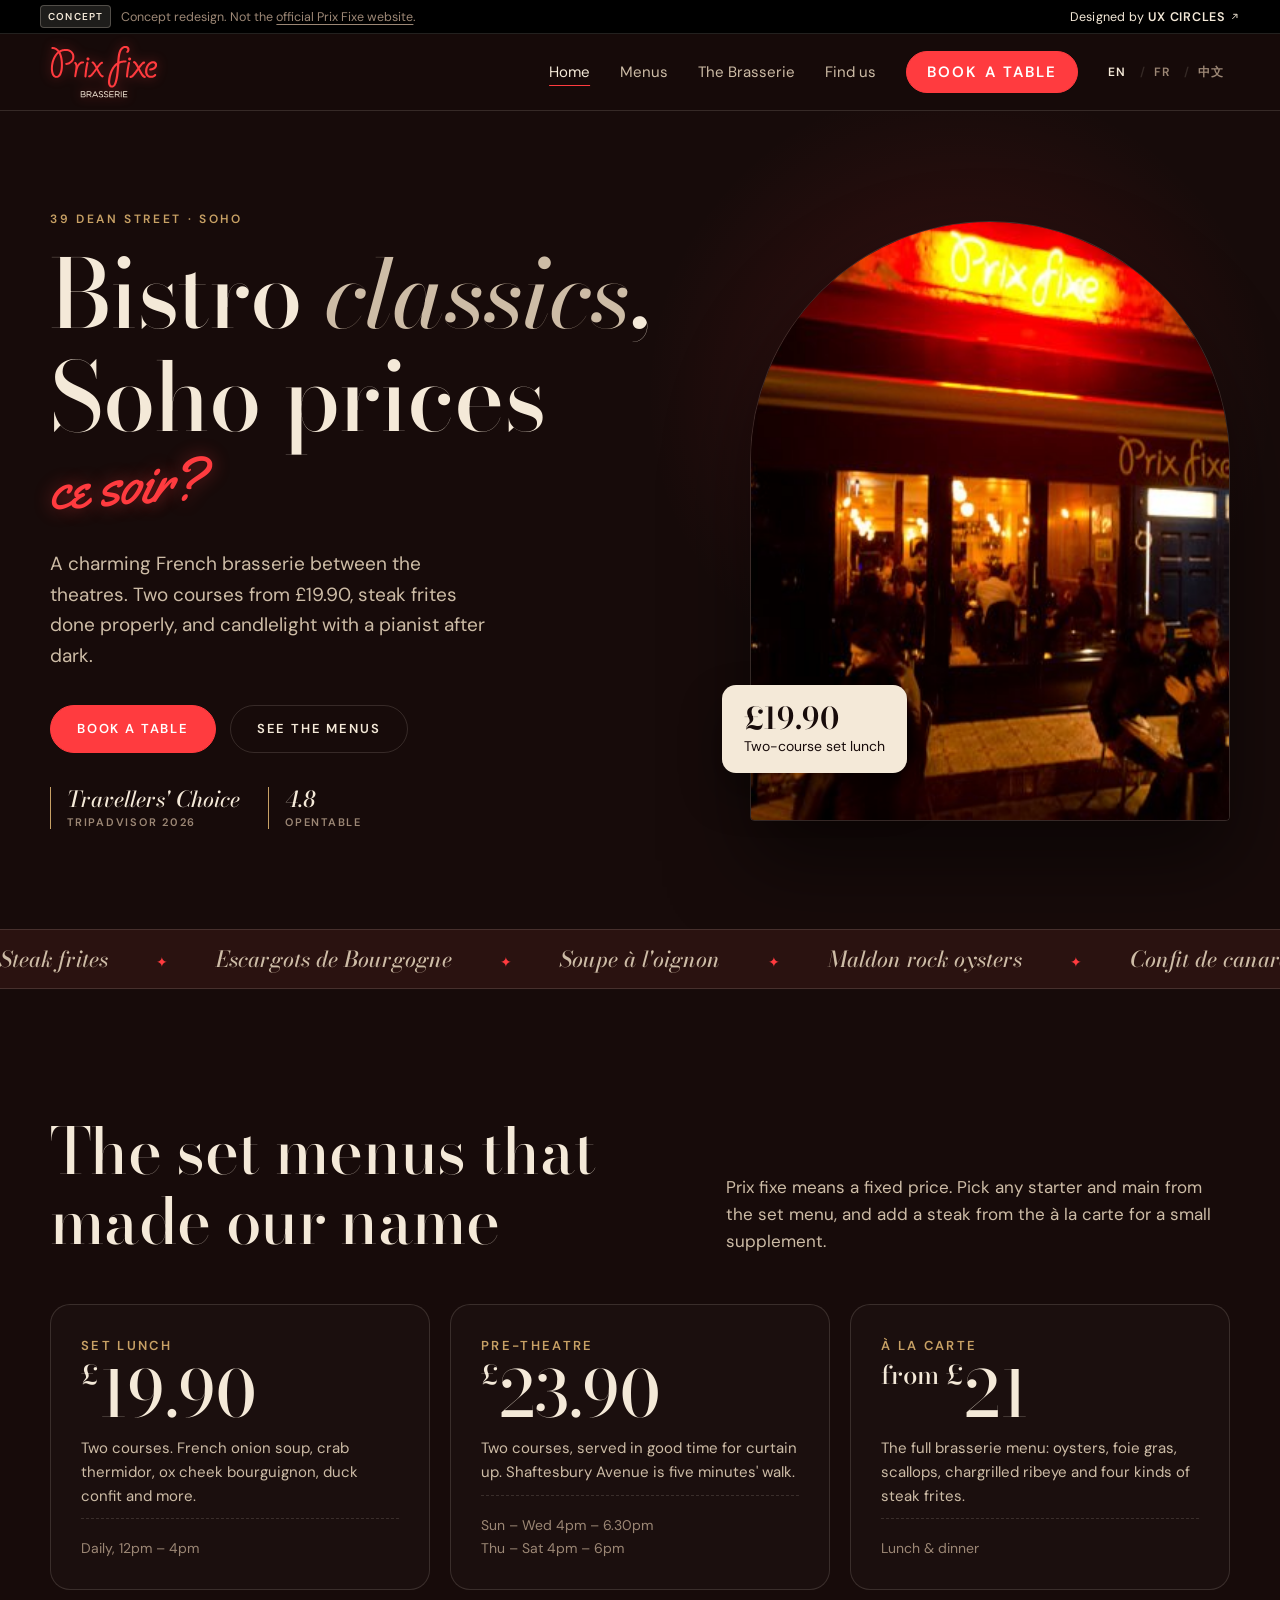
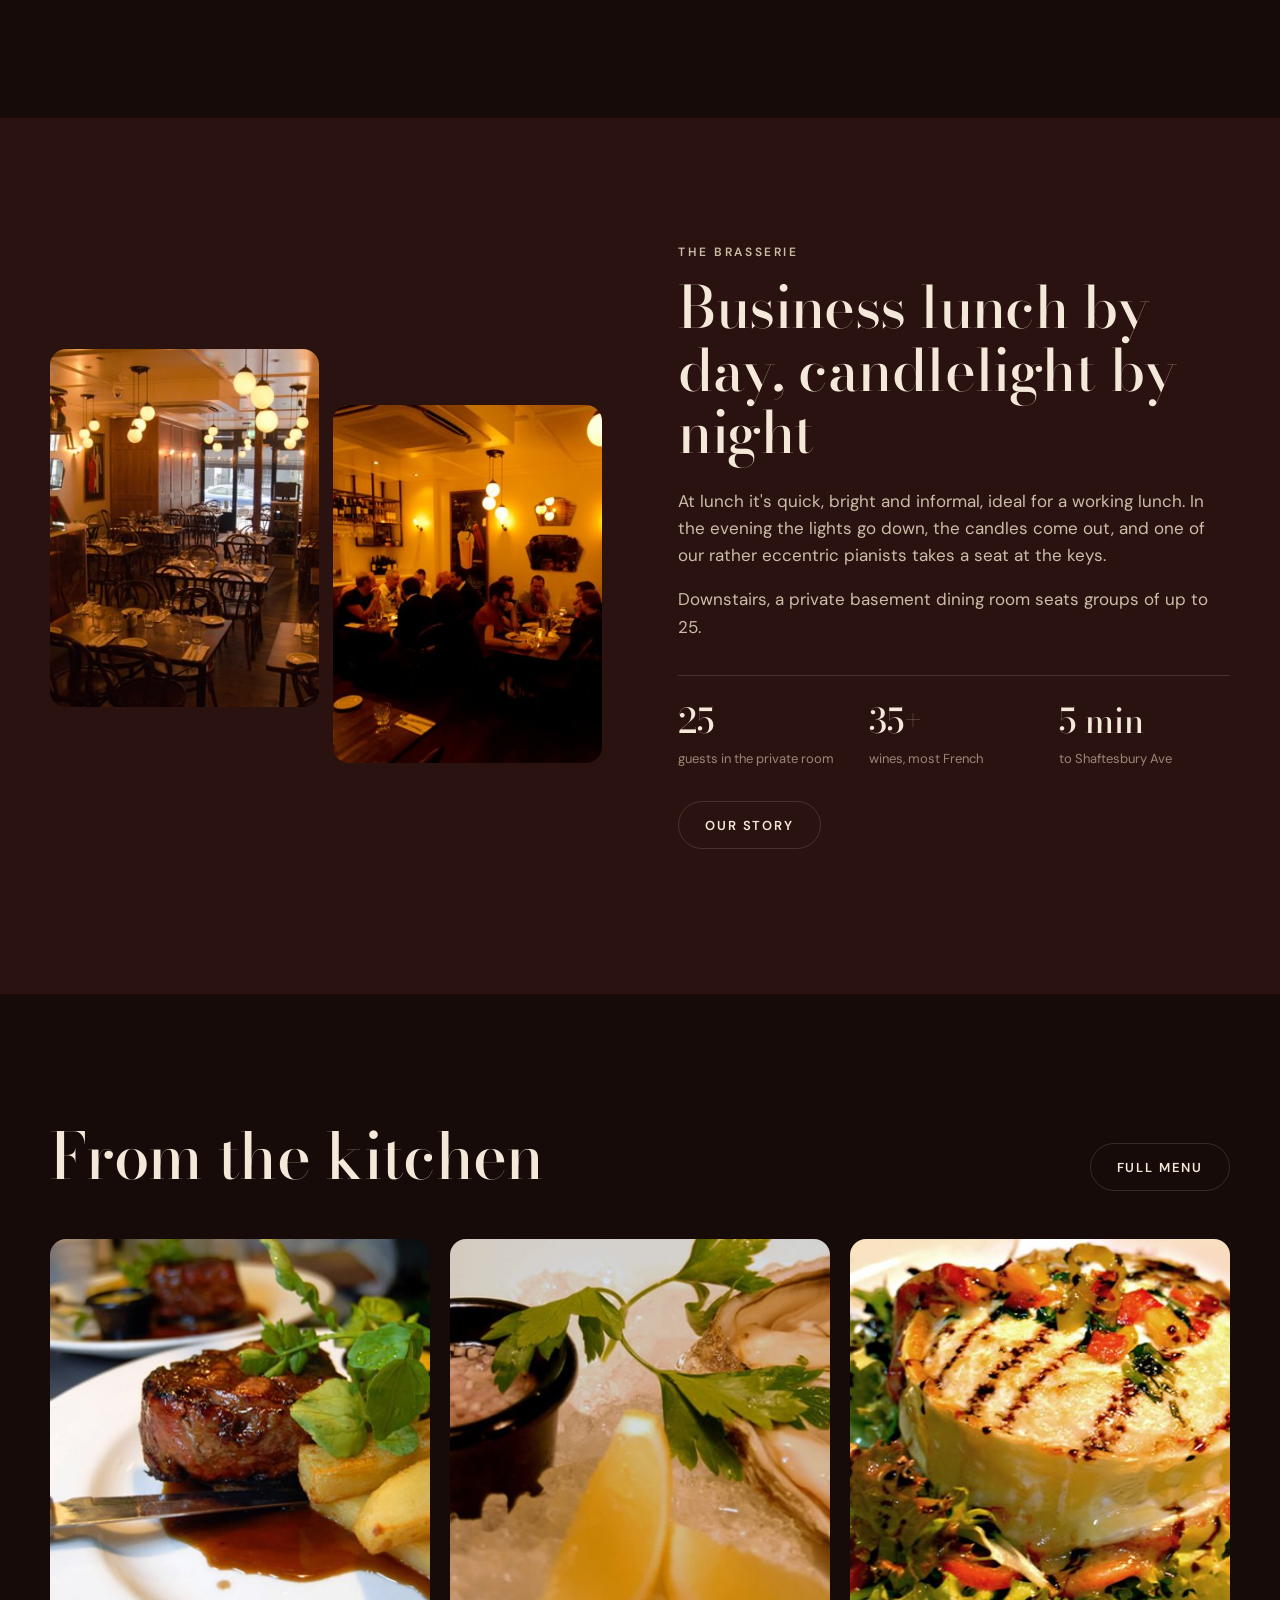
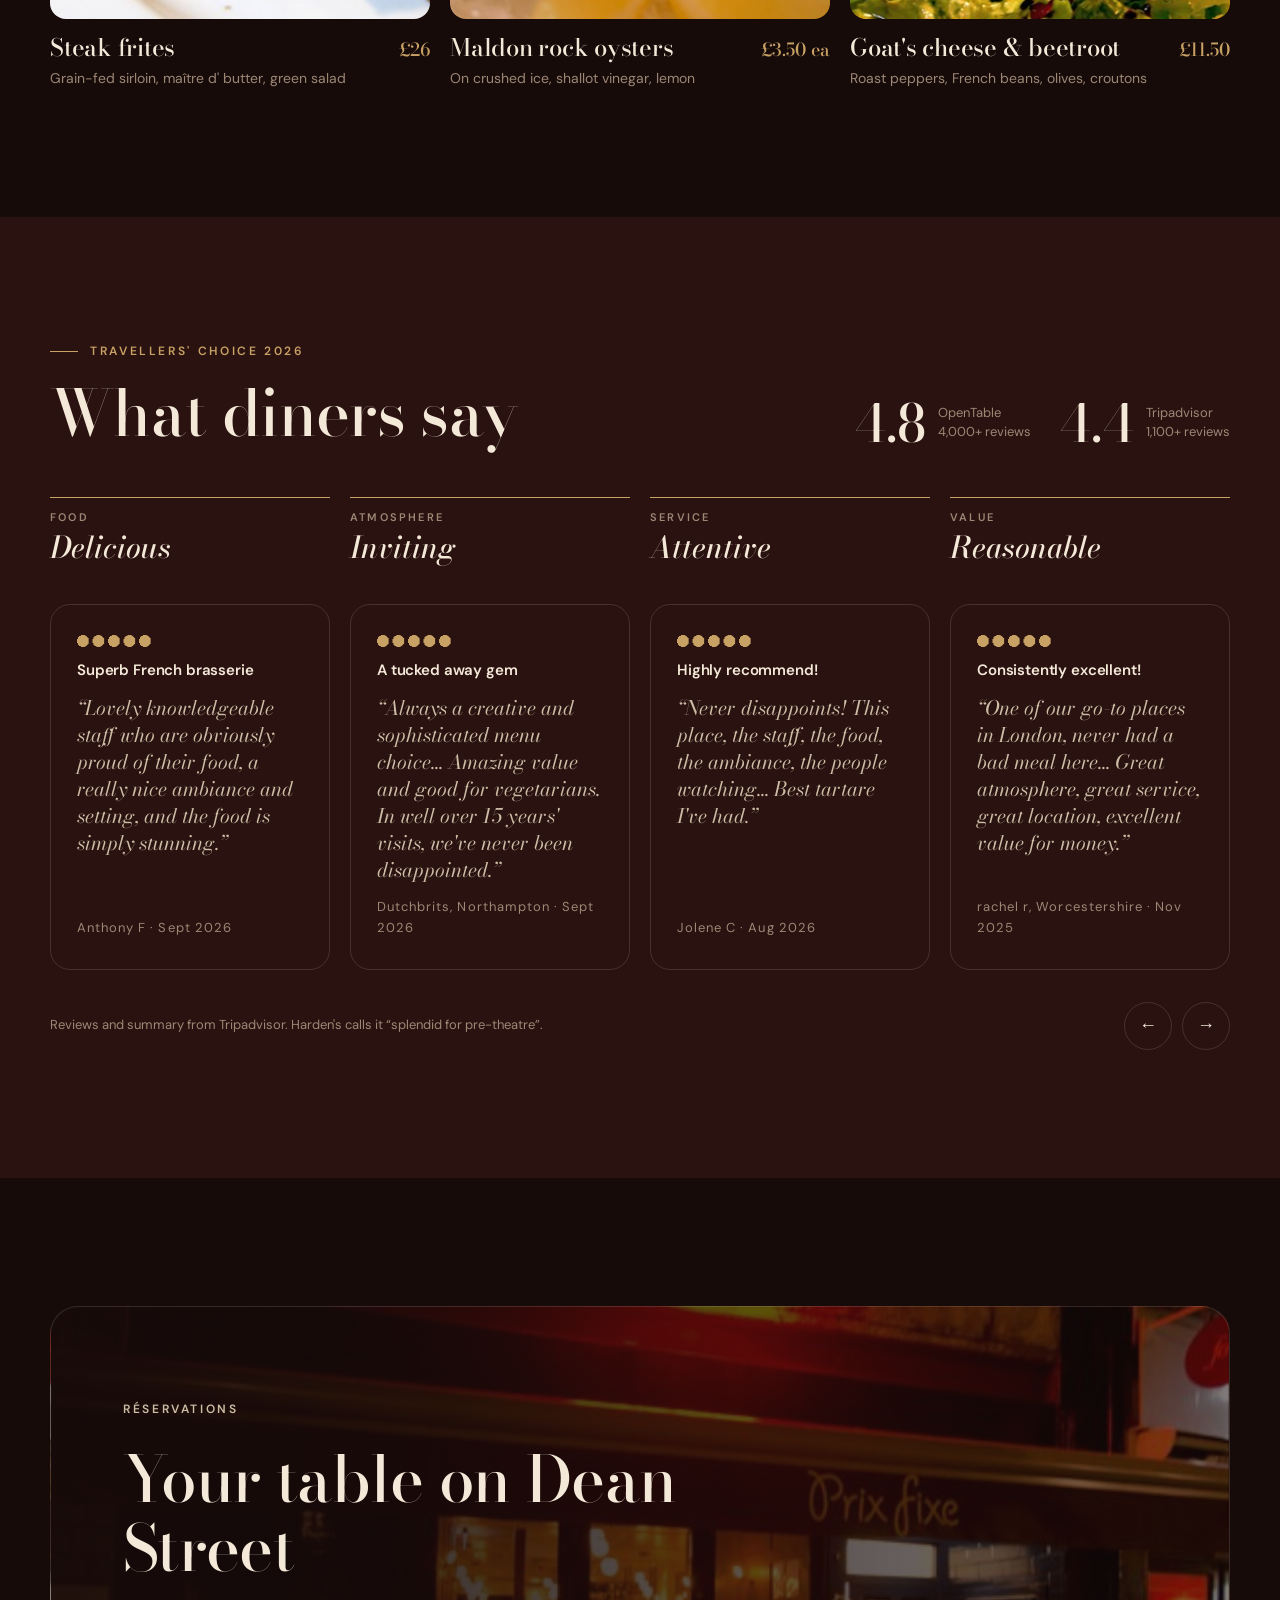
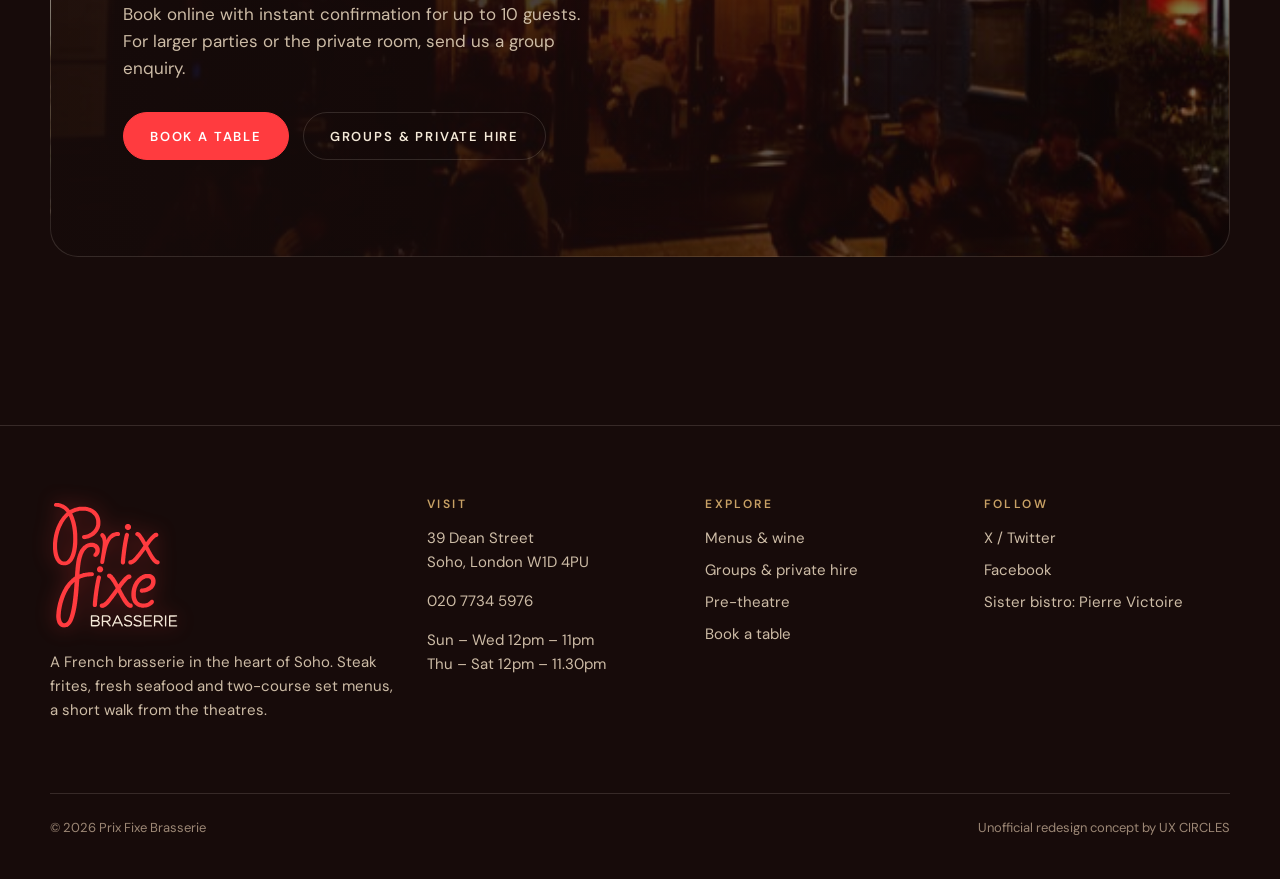
==== commit 52c758bb: "Add French and Traditional Chinese versions fr/ and zh/ pages are generated from the English pages b" ====
--- a/index.html
+++ b/index.html
@@ -12,13 +12,16 @@
   <link rel="preconnect" href="https://fonts.googleapis.com">
   <link rel="preconnect" href="https://fonts.gstatic.com" crossorigin>
   <link href="https://fonts.googleapis.com/css2?family=Bodoni+Moda:ital,opsz,wght@0,6..96,400..700;1,6..96,400..700&family=DM+Sans:wght@400;500;600&family=Yellowtail&display=swap" rel="stylesheet">
-  <link rel="stylesheet" href="assets/css/style.css">
+  <link rel="stylesheet" href="assets/css/style.css?v=202610292240">
+  <link rel="alternate" hreflang="en" href="index.html">
+  <link rel="alternate" hreflang="fr" href="fr/index.html">
+  <link rel="alternate" hreflang="zh-Hant" href="zh/index.html">
 </head>
 <body>
   <a class="skip" href="#main">Skip to content</a>
   <div class="concept-bar" role="note">
     <p><span class="concept-tag">Concept</span><span class="concept-long">Concept redesign. Not the <a href="https://www.prixfixe.net/" target="_blank" rel="noopener">official Prix Fixe website</a>.</span><span class="concept-short">Concept redesign</span></p>
-    <a href="https://ux-circles.com/web" target="_blank" rel="noopener">Designed by <strong>UX CIRCLES</strong> <svg viewBox="0 0 24 24" fill="none" stroke="currentColor" stroke-width="2" aria-hidden="true"><path d="M7 17 17 7M9 7h8v8"/></svg></a>
+    <a href="https://ux-circles.com/web" target="_blank" rel="noopener">Designed by <strong>UX CIRCLES</strong> <svg width="12" height="12" viewBox="0 0 24 24" fill="none" stroke="currentColor" stroke-width="2" aria-hidden="true"><path d="M7 17 17 7M9 7h8v8"/></svg></a>
   </div>
   <header class="site-header">
     <div class="wrap">
@@ -32,6 +35,7 @@
         <a href="about.html">The Brasserie</a>
         <a href="contact.html">Find us</a>
         <a class="btn" href="reservation.html">Book a table</a>
+        <span class="lang-switch"><a href="index.html" hreflang="en" lang="en" aria-label="English" aria-current="true">EN</a><a href="fr/index.html" hreflang="fr" lang="fr" aria-label="Français">FR</a><a href="zh/index.html" hreflang="zh-Hant" lang="zh-Hant" aria-label="中文">中文</a></span>
       </nav>
     </div>
   </header>
@@ -256,6 +260,6 @@
       </div>
     </div>
   </footer>
-  <script src="assets/js/main.js"></script>
+  <script src="assets/js/main.js?v=202610292240"></script>
 </body>
 </html>
--- a/assets/css/style.css
+++ b/assets/css/style.css
@@ -101,6 +101,11 @@
 .nav a:hover, .nav a[aria-current="page"] { color: var(--cream); }
 .nav a[aria-current="page"] { text-decoration: underline; text-decoration-color: var(--neon); text-underline-offset: 8px; }
 .nav .btn { min-height: 42px; padding: 0 20px; color: #fff; }
+.lang-switch { display: flex; align-items: center; gap: 2px; margin-left: -6px; }
+.nav .lang-switch a { font: 600 12px/1 var(--sans); letter-spacing: .08em; color: var(--muted); padding: 8px 6px; text-decoration: none; }
+.nav .lang-switch a:hover { color: var(--cream); }
+.nav .lang-switch a[aria-current] { color: var(--cream); text-decoration: none; }
+.lang-switch a + a::before { content: "/"; color: var(--line); margin-right: 8px; }
 .nav-toggle { display: none; background: none; border: 0; color: var(--cream); width: 44px; height: 44px; cursor: pointer; }
 .nav-toggle span { display: block; width: 24px; height: 2px; background: currentColor; margin: 5px auto; transition: transform .25s, opacity .25s; }
 
@@ -112,6 +117,8 @@
   }
   .nav a { font: 500 30px/1 var(--serif); }
   .nav .btn { font: 600 13px/1 var(--sans); min-height: 52px; padding: 0 32px; }
+  .lang-switch { margin: 8px 0 0; }
+  .nav .lang-switch a { font: 600 14px/1 var(--sans); padding: 10px 8px; }
   .nav-open .nav { opacity: 1; visibility: visible; }
   .nav-open .nav-toggle span:nth-child(1) { transform: translateY(7px) rotate(45deg); }
   .nav-open .nav-toggle span:nth-child(2) { opacity: 0; }
@@ -359,3 +366,16 @@
 .reveal { opacity: 0; transform: translateY(18px); transition: opacity .7s ease, transform .7s ease; }
 .reveal.is-in { opacity: 1; transform: none; }
 @media (prefers-reduced-motion: reduce) { .reveal { opacity: 1; transform: none; transition: none; } }
+
+/* ---------- Traditional Chinese ---------- */
+:lang(zh-Hant) {
+  --serif: "Bodoni Moda", "Noto Serif TC", "Songti TC", serif;
+  --sans: "DM Sans", "PingFang TC", "Noto Sans TC", "Microsoft JhengHei", system-ui, sans-serif;
+}
+:lang(zh-Hant) em, :lang(zh-Hant) blockquote, :lang(zh-Hant) .creds strong, :lang(zh-Hant) .traits dd, :lang(zh-Hant) .ticker span { font-style: normal !important; }
+:lang(zh-Hant) .hero h1 { font-size: clamp(40px, 5.4vw, 76px); }
+:lang(zh-Hant) .hero h1 em { color: var(--brass); }
+:lang(zh-Hant) .page-head h1 { font-size: clamp(40px, 6vw, 84px); }
+:lang(zh-Hant) .section-head h2, :lang(zh-Hant) .split h2, :lang(zh-Hant) .cta h2, :lang(zh-Hant) .menu-block > header h2 { font-size: clamp(30px, 3.8vw, 50px); }
+:lang(zh-Hant) h1, :lang(zh-Hant) h2, :lang(zh-Hant) h3 { letter-spacing: .02em; line-height: 1.2; }
+:lang(zh-Hant) body { line-height: 1.75; }
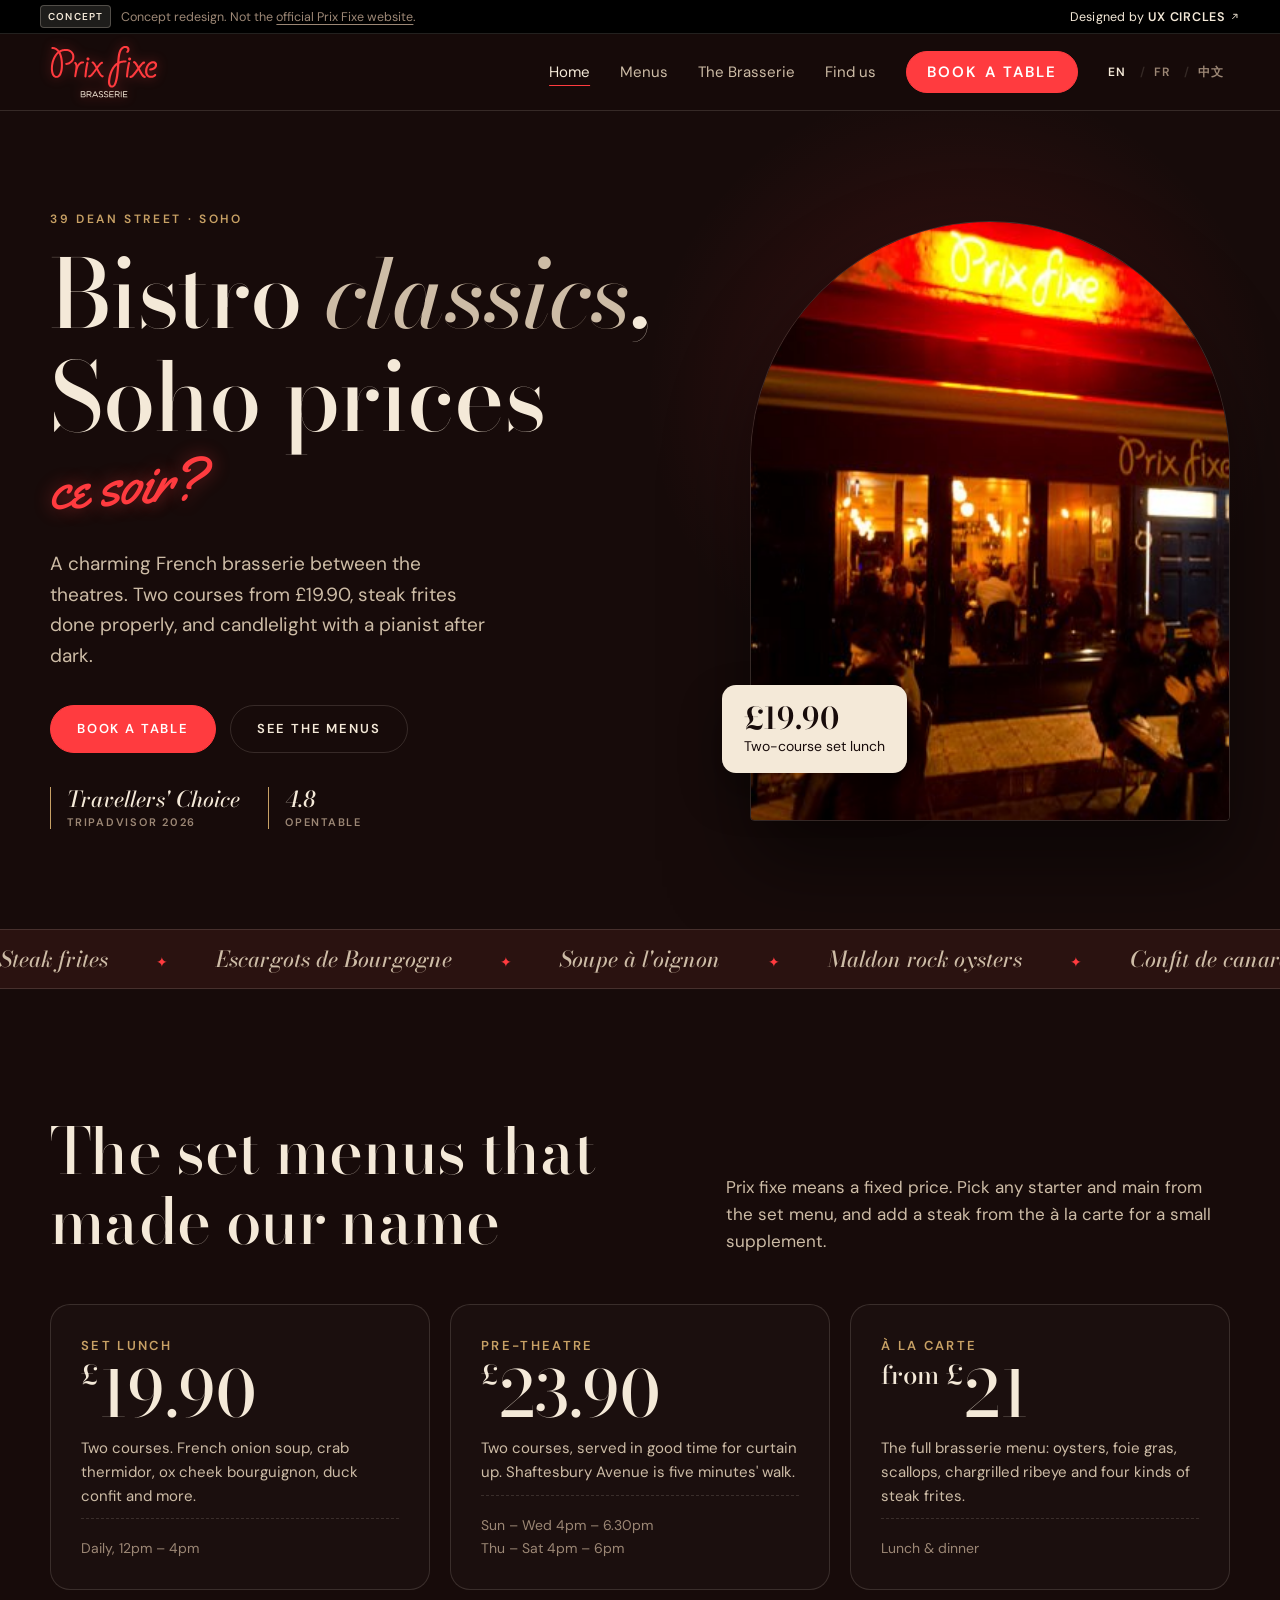
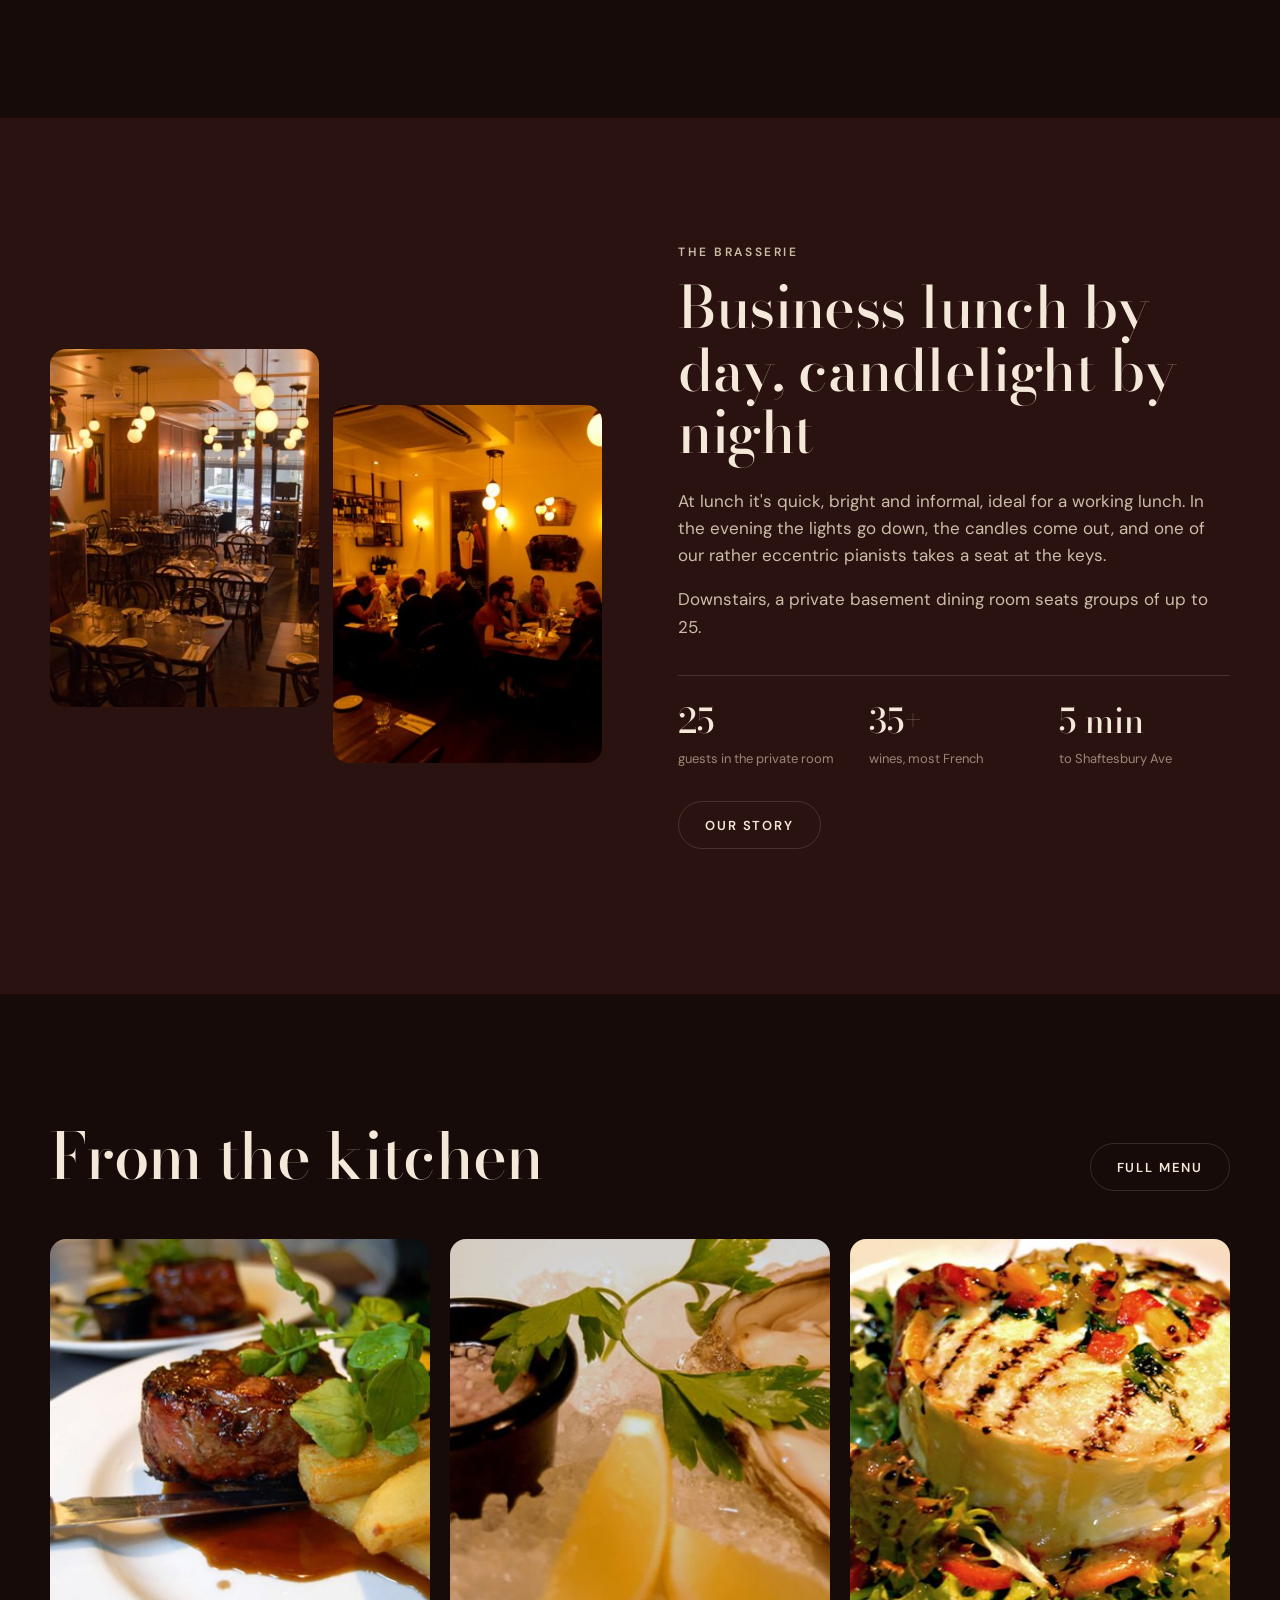
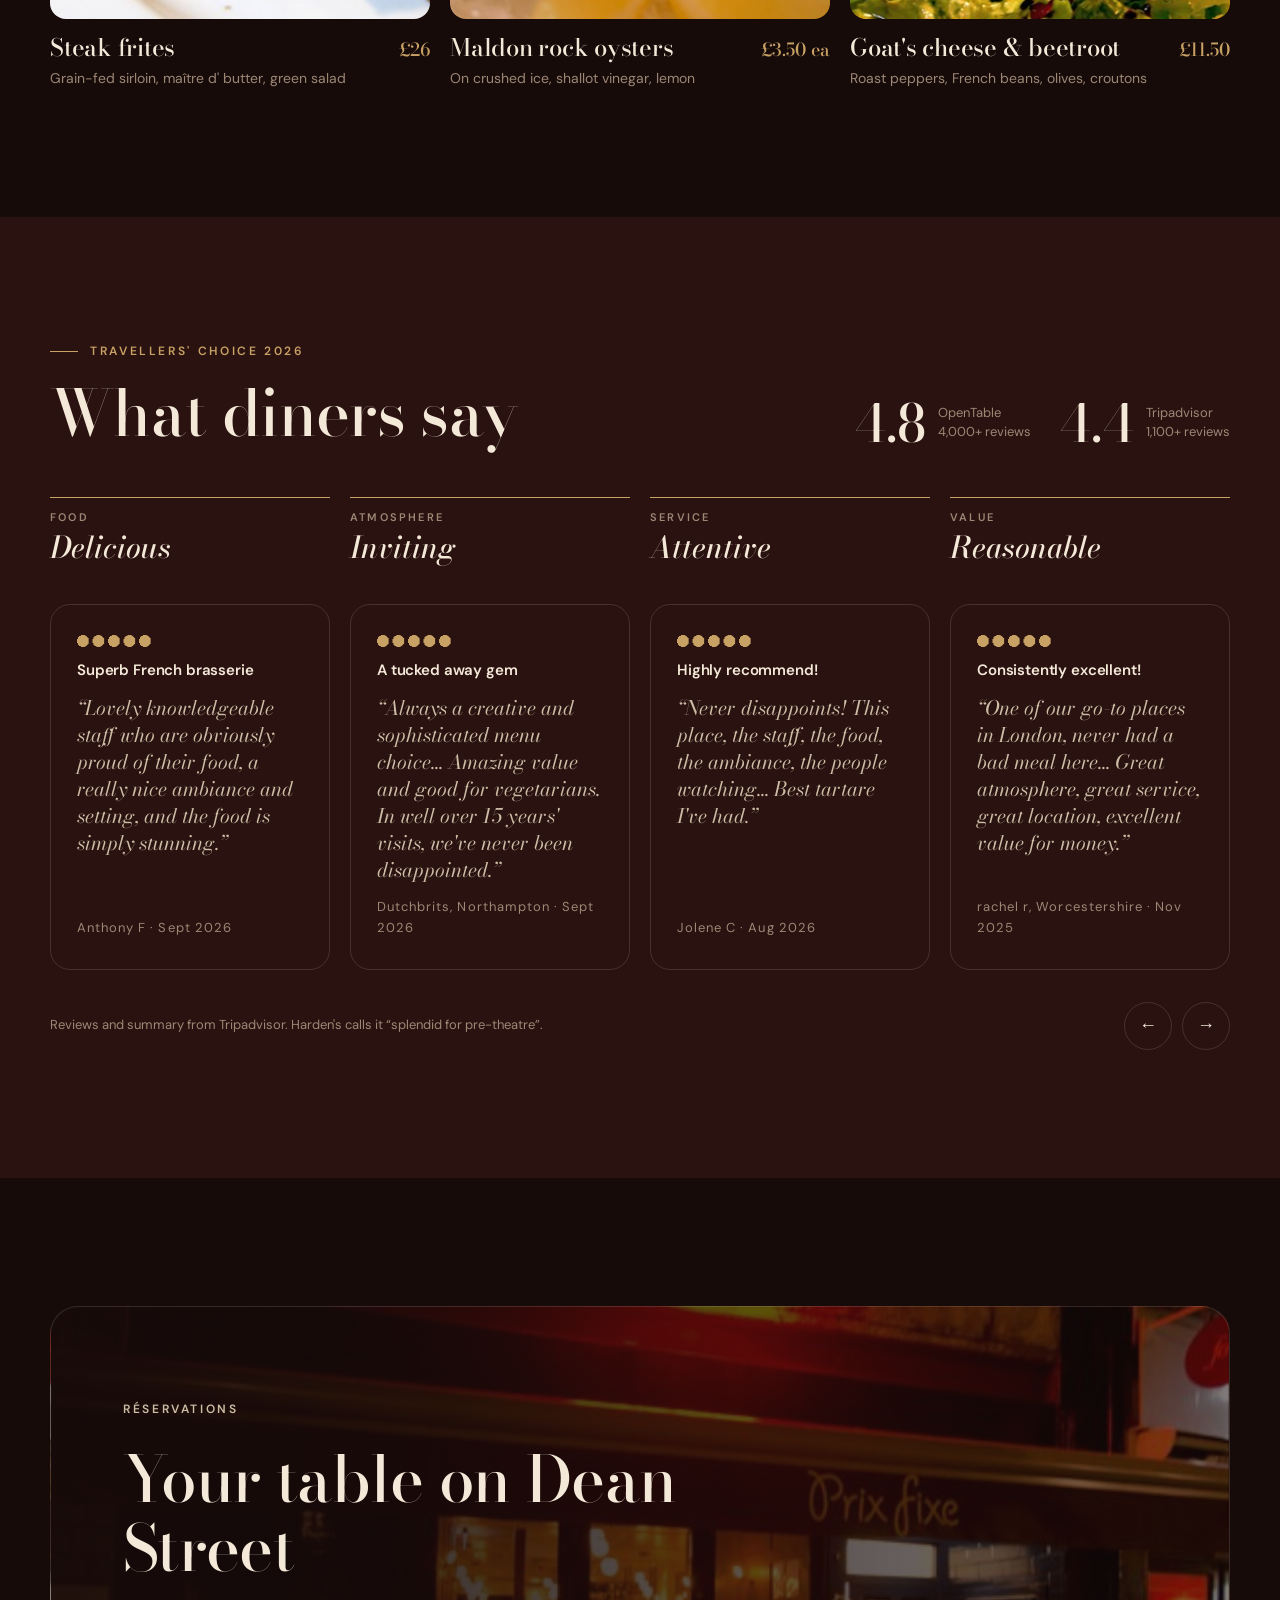
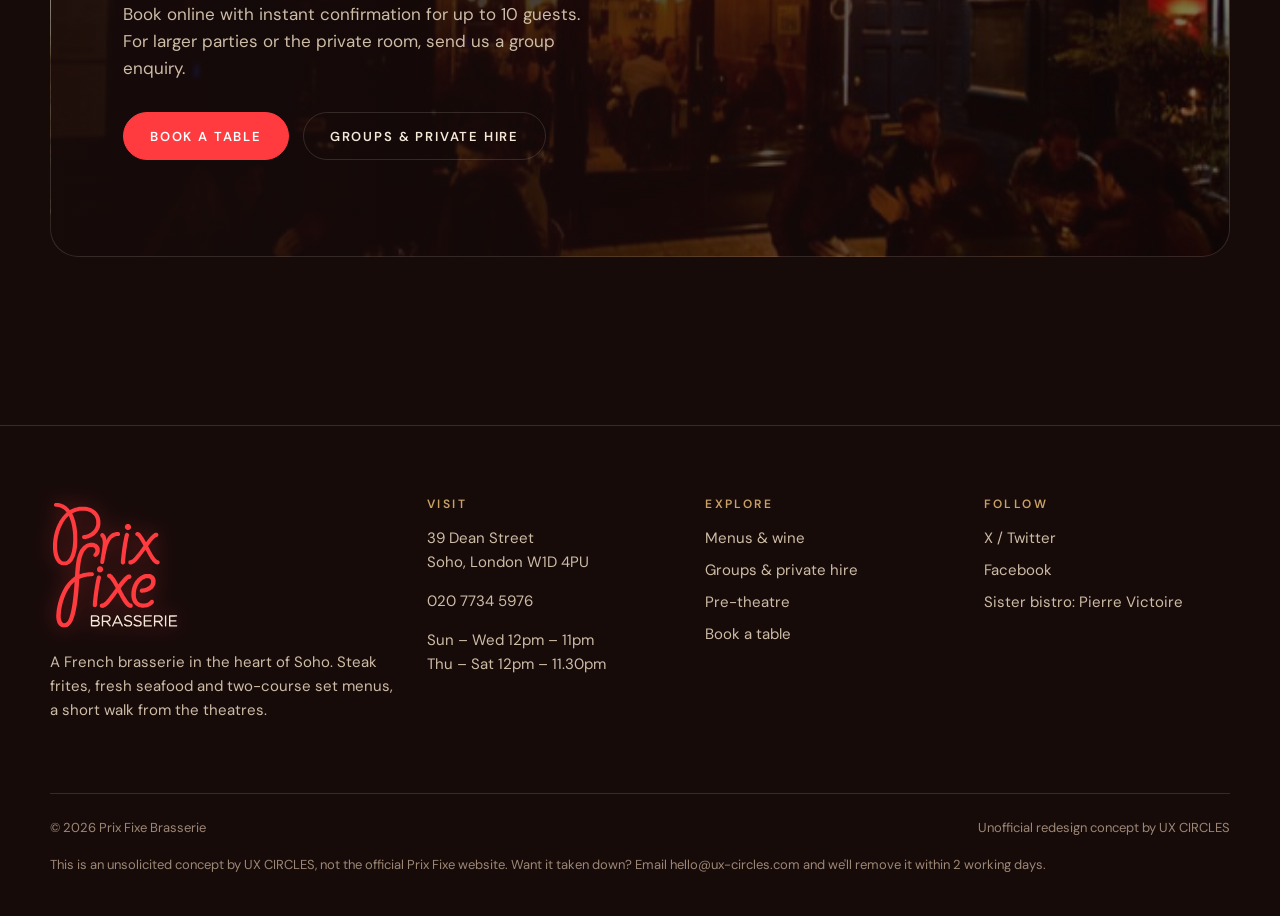
==== commit 18dc4c68: "Footer: offer to take the concept down within 2 working days Every page now says this is an unsolici" ====
--- a/index.html
+++ b/index.html
@@ -257,6 +257,7 @@
       <div class="footer-base">
         <span>© <span id="year">2026</span> Prix Fixe Brasserie</span>
         <span>Unofficial redesign concept by <a href="https://ux-circles.com/web" target="_blank" rel="noopener">UX CIRCLES</a></span>
+        <span data-takedown style="flex-basis: 100%; margin: 0;">This is an unsolicited concept by UX CIRCLES, not the official Prix Fixe website. Want it taken down? Email <a href="mailto:hello@ux-circles.com">hello@ux-circles.com</a> and we'll remove it within 2 working days.</span>
       </div>
     </div>
   </footer>
